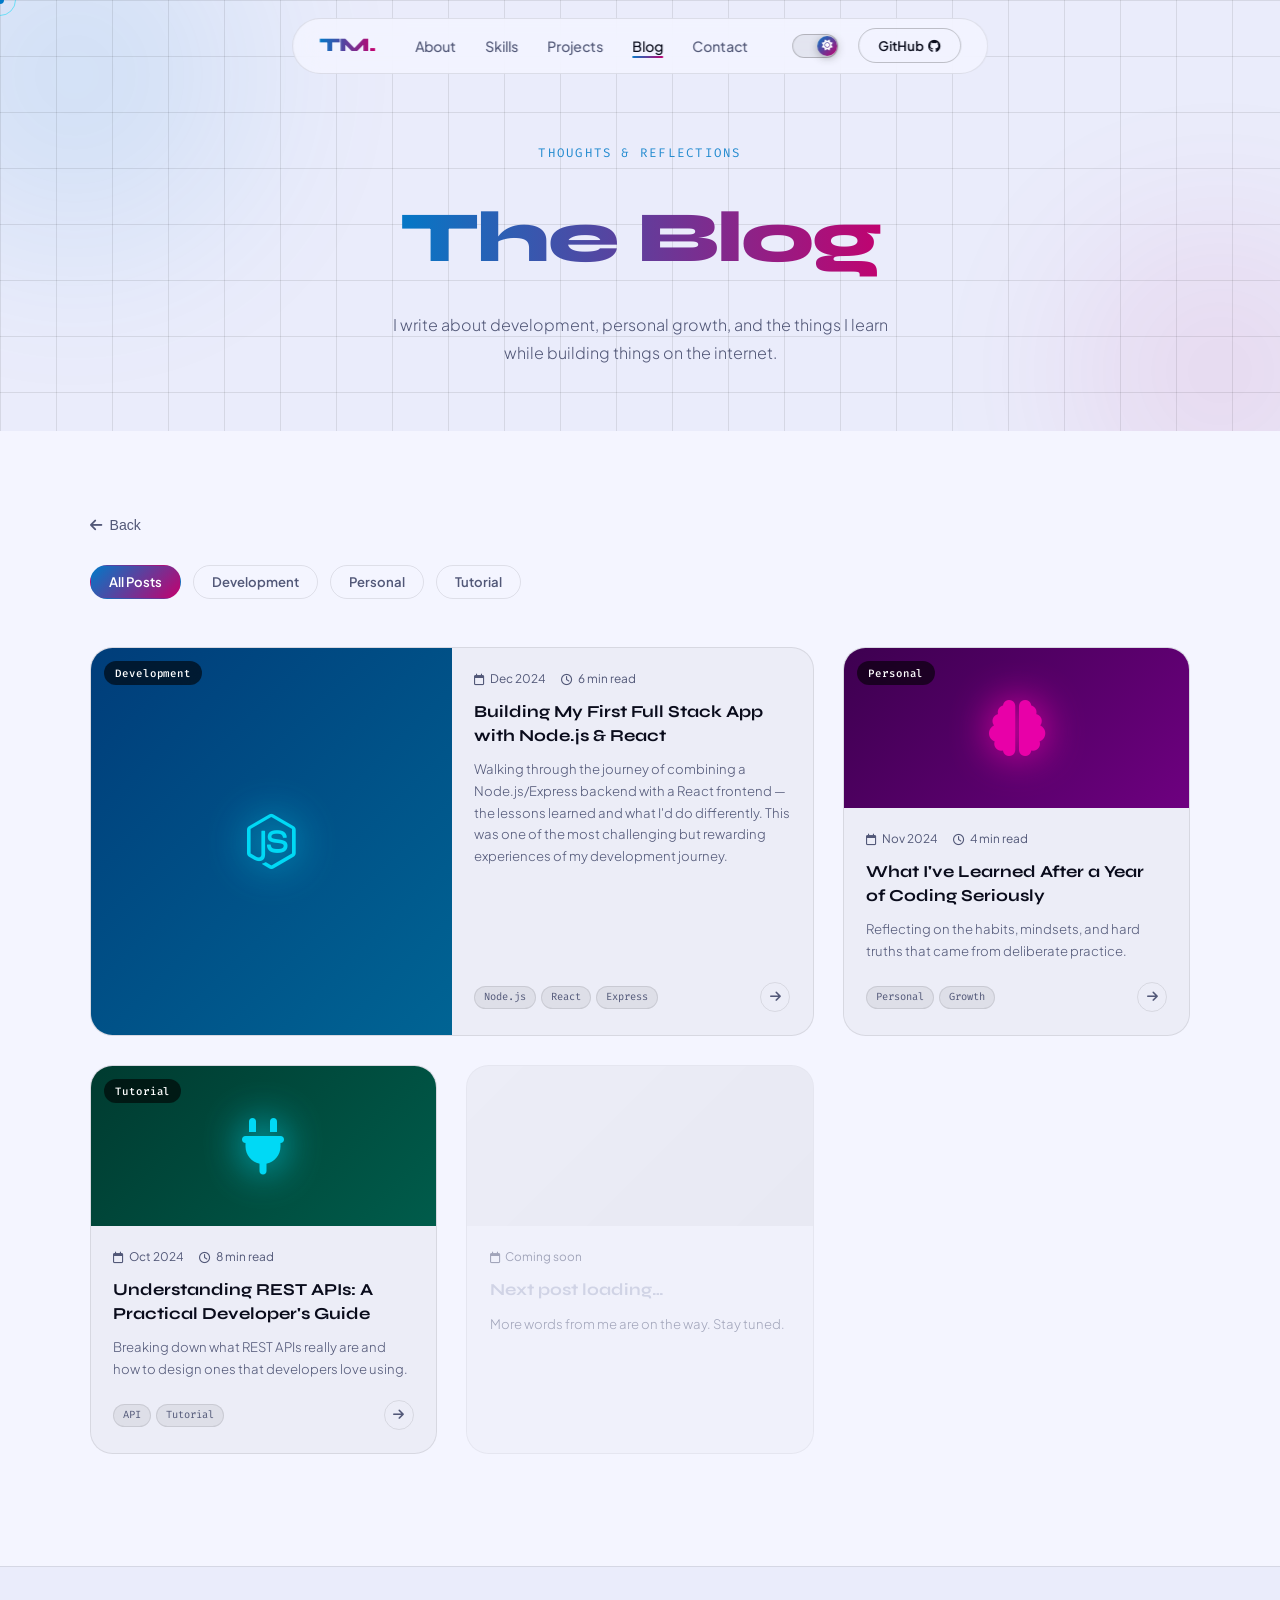
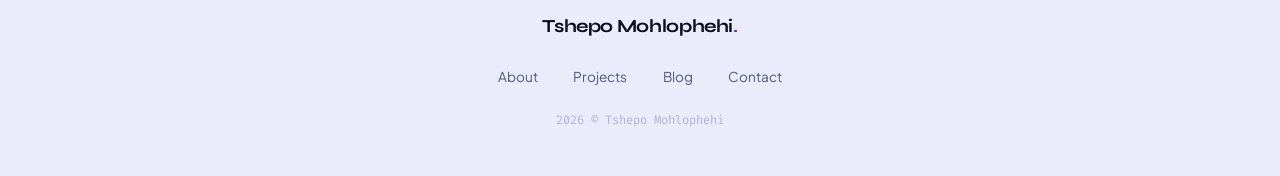
==== blog.html @ 362a8ad1 "updates" ====
<!DOCTYPE html>
<html lang="en" data-theme="dark">
  <head>
    <meta charset="UTF-8" />
    <meta name="viewport" content="width=device-width, initial-scale=1.0" />
    <title>Blog — Tshepo Mohlophehi</title>
    <meta name="description" content="Thoughts, tutorials, and personal reflections from Tshepo Mohlophehi — Full Stack Developer from South Africa." />
    <link rel="icon" type="image/x-icon" href="assets/images/tabImage.ico" />
    <link rel="preconnect" href="https://fonts.googleapis.com" />
    <link rel="preconnect" href="https://fonts.gstatic.com" crossorigin />
    <link href="https://fonts.googleapis.com/css2?family=Syne:wght@400;600;700;800&family=Plus+Jakarta+Sans:ital,wght@0,300;0,400;0,500;0,600;1,300&family=Fira+Code:wght@400;500&display=swap" rel="stylesheet" />
    <link rel="stylesheet" href="https://cdnjs.cloudflare.com/ajax/libs/font-awesome/6.6.0/css/all.min.css" />
    <link rel="stylesheet" href="assets/styles/stylesheet.css" />
    <style>
      /* Blog page specific styles */
      .blog-page-hero {
        min-height:40vh; display:flex; align-items:center; justify-content:center;
        padding:9rem 7% 4rem; background:var(--bg-2); position:relative; overflow:hidden; text-align:center;
      }
      .blog-page-hero .hero-bg { position:absolute; inset:0; z-index:0; pointer-events:none; }
      .blog-page-hero .orb-1 { width:350px;height:350px; opacity:.1; }
      .blog-page-hero .orb-2 { width:280px;height:280px; opacity:.09; }
      .blog-hero-content { position:relative; z-index:1; }
      .blog-hero-content .section-tag { display:block; margin-bottom:1rem; }
      .blog-hero-title { font-family:'Syne',sans-serif; font-size:clamp(2.5rem,6vw,4.5rem); font-weight:800; letter-spacing:-.03em; background:var(--grad-90); -webkit-background-clip:text; background-clip:text; color:transparent; margin-bottom:1rem; }
      .blog-hero-sub { color:var(--text-muted); font-size:1rem; font-weight:300; max-width:500px; margin:0 auto; line-height:1.75; }

      .blog-main { padding:5rem 7% 7rem; background:var(--bg); }
      .blog-filters { display:flex; gap:.7rem; flex-wrap:wrap; margin-bottom:3rem; }
      .filter-btn {
        padding:.45rem 1.15rem; border-radius:99px; border:1.5px solid var(--border);
        background:transparent; color:var(--text-muted); font-family:'Plus Jakarta Sans',sans-serif;
        font-size:.82rem; font-weight:600; cursor:pointer; transition:all .25s;
      }
      .filter-btn:hover,.filter-btn.active { background:var(--grad); border-color:transparent; color:#fff; }

      .blog-full-grid { display:grid; grid-template-columns:repeat(auto-fill,minmax(300px,1fr)); gap:1.8rem; max-width:1200px; margin:0 auto; }

      /* Featured post — spans 2 cols on wide screens */
      .blog-card.featured { grid-column: span 2; display:grid; grid-template-columns:1fr 1fr; }
      .blog-card.featured .blog-img-wrap .blog-cover { height:100%; min-height:220px; }
      @media(max-width:700px){ .blog-card.featured { grid-column:span 1; display:flex; flex-direction:column; } .blog-card.featured .blog-img-wrap .blog-cover { min-height:160px; } }

      .blog-back { display:inline-flex; align-items:center; gap:.5rem; color:var(--text-muted); font-size:.88rem; font-weight:500; margin-bottom:2rem; transition:color .22s; cursor:pointer; background:none; border:none; padding:0; }
      .blog-back:hover { color:var(--cyan); }
      .blog-back i { transition:transform .22s; }
      .blog-back:hover i { transform:translateX(-3px); }
    </style>
  </head>

  <body>
    <div class="scroll-progress" id="scrollProgress"></div>
    <div class="cursor" id="cursor"></div>
    <div class="cursor-follower" id="cursorFollower"></div>

    <!-- Header -->
    <header class="header" id="mainHeader">
      <a href="index.html" class="logo"><span>TM.</span></a>
      <ul class="nav-links" id="navLinks">
        <li><a href="index.html#about">About</a></li>
        <li><a href="index.html#skills">Skills</a></li>
        <li><a href="index.html#projects">Projects</a></li>
        <li><a href="blog.html" class="active">Blog</a></li>
        <li><a href="index.html#contact">Contact</a></li>
      </ul>
      <div class="header-actions">
        <button class="theme-toggle" id="themeToggle" aria-label="Toggle theme">
          <span class="toggle-track"><span class="toggle-thumb"><i class="fa-solid fa-moon" id="themeIcon"></i></span></span>
        </button>
        <a href="https://github.com/TshepoMohlophehi" target="_blank" rel="noopener">
          <button class="visit-btn">GitHub &nbsp;<i class="fa-brands fa-github"></i></button>
        </a>
        <button class="hamburger" id="menuIcon" aria-label="Toggle menu" aria-expanded="false">
          <span></span><span></span><span></span>
        </button>
      </div>
    </header>
    <div class="nav-backdrop" id="navBackdrop"></div>

    <!-- Hero -->
    <div class="blog-page-hero">
      <div class="hero-bg">
        <div class="orb orb-1" style="top:-100px;left:-100px;"></div>
        <div class="orb orb-2" style="bottom:-80px;right:-80px;"></div>
        <div class="grid-overlay"></div>
      </div>
      <div class="blog-hero-content reveal">
        <span class="section-tag fira">Thoughts &amp; Reflections</span>
        <h1 class="blog-hero-title">The Blog</h1>
        <p class="blog-hero-sub">I write about development, personal growth, and the things I learn while building things on the internet.</p>
      </div>
    </div>

    <!-- Blog posts -->
    <main class="blog-main">
      <button class="blog-back" onclick="window.history.back()"><i class="fa-solid fa-arrow-left"></i> Back</button>

      <!-- Filter buttons -->
      <div class="blog-filters reveal">
        <button class="filter-btn active" data-filter="all">All Posts</button>
        <button class="filter-btn" data-filter="development">Development</button>
        <button class="filter-btn" data-filter="personal">Personal</button>
        <button class="filter-btn" data-filter="tutorial">Tutorial</button>
      </div>

      <div class="blog-full-grid">

        <!-- Featured / large post -->
        <article class="blog-card featured reveal" tabindex="0" role="link" data-href="blog/building-first-fullstack-app.html" data-category="development">
          <div class="blog-img-wrap">
            <div class="blog-cover cover-1"><i class="fa-brands fa-node-js"></i></div>
            <div class="blog-category">Development</div>
          </div>
          <div class="blog-content">
            <div class="blog-meta">
              <span class="blog-date"><i class="fa-regular fa-calendar"></i> Dec 2024</span>
              <span class="blog-read"><i class="fa-regular fa-clock"></i> 6 min read</span>
            </div>
            <h3>Building My First Full Stack App with Node.js &amp; React</h3>
            <p>Walking through the journey of combining a Node.js/Express backend with a React frontend — the lessons learned and what I'd do differently. This was one of the most challenging but rewarding experiences of my development journey.</p>
            <div class="blog-footer">
              <div class="blog-tags"><span>Node.js</span><span>React</span><span>Express</span></div>
              <span class="blog-arrow"><i class="fa-solid fa-arrow-right"></i></span>
            </div>
          </div>
        </article>

        <article class="blog-card reveal" tabindex="0" role="link" data-href="blog/year-of-coding.html" data-category="personal">
          <div class="blog-img-wrap">
            <div class="blog-cover cover-2"><i class="fa-solid fa-brain"></i></div>
            <div class="blog-category">Personal</div>
          </div>
          <div class="blog-content">
            <div class="blog-meta">
              <span class="blog-date"><i class="fa-regular fa-calendar"></i> Nov 2024</span>
              <span class="blog-read"><i class="fa-regular fa-clock"></i> 4 min read</span>
            </div>
            <h3>What I've Learned After a Year of Coding Seriously</h3>
            <p>Reflecting on the habits, mindsets, and hard truths that came from deliberate practice.</p>
            <div class="blog-footer">
              <div class="blog-tags"><span>Personal</span><span>Growth</span></div>
              <span class="blog-arrow"><i class="fa-solid fa-arrow-right"></i></span>
            </div>
          </div>
        </article>

        <article class="blog-card reveal" tabindex="0" role="link" data-href="blog/understanding-rest-apis.html" data-category="tutorial">
          <div class="blog-img-wrap">
            <div class="blog-cover cover-3"><i class="fa-solid fa-plug"></i></div>
            <div class="blog-category">Tutorial</div>
          </div>
          <div class="blog-content">
            <div class="blog-meta">
              <span class="blog-date"><i class="fa-regular fa-calendar"></i> Oct 2024</span>
              <span class="blog-read"><i class="fa-regular fa-clock"></i> 8 min read</span>
            </div>
            <h3>Understanding REST APIs: A Practical Developer's Guide</h3>
            <p>Breaking down what REST APIs really are and how to design ones that developers love using.</p>
            <div class="blog-footer">
              <div class="blog-tags"><span>API</span><span>Tutorial</span></div>
              <span class="blog-arrow"><i class="fa-solid fa-arrow-right"></i></span>
            </div>
          </div>
        </article>

        <!-- Placeholder for more posts — remove/replace as needed -->
        <article class="blog-card reveal" style="opacity:.5;pointer-events:none;" data-category="">
          <div class="blog-img-wrap">
            <div class="blog-cover" style="background:linear-gradient(135deg,var(--surface),var(--surface-2));height:160px;"></div>
          </div>
          <div class="blog-content">
            <div class="blog-meta"><span class="blog-date"><i class="fa-regular fa-calendar"></i> Coming soon</span></div>
            <h3 style="color:var(--text-faint);">Next post loading…</h3>
            <p>More words from me are on the way. Stay tuned.</p>
          </div>
        </article>

      </div>
    </main>

    <footer>
      <div class="footer-inner">
        <a href="index.html" class="footer-logo">Tshepo Mohlophehi<span class="dot-accent">.</span></a>
        <ul class="footer-nav">
          <li><a href="index.html#about">About</a></li>
          <li><a href="index.html#projects">Projects</a></li>
          <li><a href="blog.html">Blog</a></li>
          <li><a href="index.html#contact">Contact</a></li>
        </ul>
        <p class="copyright"><script>document.write(new Date().getFullYear());</script> &copy; Tshepo Mohlophehi</p>
      </div>
    </footer>

    <script>
      // Theme
      const themeToggle = document.getElementById("themeToggle");
      const themeIcon   = document.getElementById("themeIcon");
      const html        = document.documentElement;
      function applyTheme(t) {
        html.setAttribute("data-theme",t); localStorage.setItem("tm-theme",t);
        themeIcon.className = t === "light" ? "fa-solid fa-sun" : "fa-solid fa-moon";
      }
      const saved = localStorage.getItem("tm-theme") || (window.matchMedia("(prefers-color-scheme:light)").matches?"light":"dark");
      applyTheme(saved);
      themeToggle?.addEventListener("click",()=>applyTheme(html.getAttribute("data-theme")==="dark"?"light":"dark"));

      // Hamburger
      const menuIcon=document.getElementById("menuIcon"),navLinks=document.getElementById("navLinks"),navBackdrop=document.getElementById("navBackdrop");
      function closeNav(){navLinks?.classList.remove("active");navBackdrop?.classList.remove("active");menuIcon?.classList.remove("open");}
      menuIcon?.addEventListener("click",()=>{const o=navLinks?.classList.contains("active");o?closeNav():(navLinks?.classList.add("active"),navBackdrop?.classList.add("active"),menuIcon?.classList.add("open"));});
      navBackdrop?.addEventListener("click",closeNav);
      window.addEventListener("scroll",closeNav,{passive:true});

      // Sticky header
      const hdr=document.getElementById("mainHeader");
      window.addEventListener("scroll",()=>hdr?.classList.toggle("scrolled",window.scrollY>60),{passive:true});

      // Scroll progress
      const sp=document.getElementById("scrollProgress");
      window.addEventListener("scroll",()=>{const s=document.documentElement.scrollTop,t=document.documentElement.scrollHeight-document.documentElement.clientHeight;if(sp)sp.style.width=(s/t*100)+"%";},{passive:true});

      // Reveal
      const ro=new IntersectionObserver((e)=>{e.forEach(en=>{if(!en.isIntersecting)return;const s=Array.from(en.target.parentElement.querySelectorAll(".reveal")),i=s.indexOf(en.target);setTimeout(()=>en.target.classList.add("visible"),i*90);ro.unobserve(en.target);});},{threshold:.1,rootMargin:"0px 0px -40px 0px"});
      document.querySelectorAll(".reveal").forEach(el=>ro.observe(el));

      // Blog card nav
      document.querySelectorAll(".blog-card[data-href]").forEach(c=>{
        c.addEventListener("click",()=>window.location.href=c.dataset.href);
        c.addEventListener("keydown",e=>{if(e.key==="Enter"||e.key===" "){e.preventDefault();window.location.href=c.dataset.href;}});
      });

      // Filters
      document.querySelectorAll(".filter-btn").forEach(btn=>{
        btn.addEventListener("click",()=>{
          document.querySelectorAll(".filter-btn").forEach(b=>b.classList.remove("active"));
          btn.classList.add("active");
          const filter=btn.dataset.filter;
          document.querySelectorAll(".blog-card[data-category]").forEach(card=>{
            if(filter==="all"||card.dataset.category===filter){card.style.display="";}
            else{card.style.display="none";}
          });
        });
      });

      // Cursor
      const cursor=document.getElementById("cursor"),follower=document.getElementById("cursorFollower");
      if(cursor&&follower&&!window.matchMedia("(max-width:900px)").matches){
        let mx=0,my=0,fx=0,fy=0;
        document.addEventListener("mousemove",e=>{mx=e.clientX;my=e.clientY;cursor.style.left=mx+"px";cursor.style.top=my+"px";});
        (function af(){fx+=(mx-fx)*.13;fy+=(my-fy)*.13;follower.style.left=fx+"px";follower.style.top=fy+"px";requestAnimationFrame(af);})();
      }
    </script>
  </body>
</html>
---- assets/styles/stylesheet.css ----
/* =============================================
   DESIGN TOKENS — DARK MODE (default)
   ============================================= */
:root,
[data-theme="dark"] {
  --bg:             #07080f;
  --bg-2:           #0d0f1c;
  --bg-3:           #111420;
  --surface:        rgba(255,255,255,0.04);
  --surface-2:      rgba(255,255,255,0.07);
  --border:         rgba(255,255,255,0.08);
  --border-hover:   rgba(255,255,255,0.18);

  --cyan:           #00d9f5;
  --magenta:        #e800a8;
  --cyan-dim:       rgba(0,217,245,0.12);
  --magenta-dim:    rgba(232,0,168,0.12);

  --text:           #eceff8;
  --text-muted:     #7b82a0;
  --text-faint:     #3a3f58;

  --grad:           linear-gradient(135deg, var(--cyan), var(--magenta));
  --grad-90:        linear-gradient(90deg, var(--cyan), var(--magenta));
  --grad-subtle:    linear-gradient(135deg, rgba(0,217,245,0.07), rgba(232,0,168,0.07));

  --shadow-glow:    0 0 40px rgba(0,217,245,0.15);
  --shadow-card:    0 8px 40px rgba(0,0,0,0.55);
  --shadow-modal:   0 24px 80px rgba(0,0,0,0.8);

  /* Canvas particle colours */
  --particle-color: "0,217,245";
  --particle-line:  "0,217,245";

  /* Toggle icon */
  --toggle-icon:    "\f186"; /* moon */
}

/* =============================================
   LIGHT MODE
   ============================================= */
[data-theme="light"] {
  --bg:             #f4f5ff;
  --bg-2:           #eaecfb;
  --bg-3:           #ffffff;
  --surface:        rgba(0,0,0,0.03);
  --surface-2:      rgba(0,0,0,0.06);
  --border:         rgba(0,0,0,0.09);
  --border-hover:   rgba(0,0,0,0.22);

  --cyan:           #007ac8;
  --magenta:        #c4006e;
  --cyan-dim:       rgba(0,122,200,0.1);
  --magenta-dim:    rgba(196,0,110,0.1);

  --text:           #0a0c1c;
  --text-muted:     #525878;
  --text-faint:     #adb3cc;

  --grad:           linear-gradient(135deg, #007ac8, #c4006e);
  --grad-90:        linear-gradient(90deg, #007ac8, #c4006e);
  --grad-subtle:    linear-gradient(135deg, rgba(0,122,200,0.06), rgba(196,0,110,0.06));

  --shadow-glow:    0 0 40px rgba(0,122,200,0.1);
  --shadow-card:    0 4px 24px rgba(0,0,0,0.1);
  --shadow-modal:   0 24px 80px rgba(0,0,0,0.25);
}

/* =============================================
   RESET & BASE
   ============================================= */
*,*::before,*::after { margin:0; padding:0; box-sizing:border-box; text-decoration:none; list-style:none; }

html { scroll-behavior:smooth; scroll-padding-top:80px; }

body {
  font-family:'Plus Jakarta Sans',sans-serif;
  background:var(--bg);
  color:var(--text);
  overflow-x:hidden;
  line-height:1.6;
  cursor:none;
  transition:background 0.4s ease, color 0.4s ease;
}

/* =============================================
   SCROLLBAR
   ============================================= */
::-webkit-scrollbar { width:5px; }
::-webkit-scrollbar-track { background:var(--bg); }
::-webkit-scrollbar-thumb { background:var(--grad); border-radius:99px; }

/* =============================================
   SCROLL PROGRESS
   ============================================= */
.scroll-progress {
  position:fixed; top:0; left:0; height:2px; width:0%;
  background:var(--grad); z-index:9999;
  box-shadow:0 0 8px var(--cyan);
  transition:width 0.08s linear;
}

/* =============================================
   CUSTOM CURSOR (desktop only)
   ============================================= */
.cursor,.cursor-follower { pointer-events:none; position:fixed; z-index:9998; transform:translate(-50%,-50%); border-radius:50%; transition:opacity .3s; }
.cursor { width:8px; height:8px; background:var(--cyan); }
.cursor-follower { width:32px; height:32px; border:1.5px solid rgba(0,217,245,.5); transition:left .12s ease,top .12s ease,width .25s,height .25s,border-color .25s; }
.cursor.hover { width:14px; height:14px; background:var(--magenta); }
.cursor-follower.hover { width:50px; height:50px; border-color:rgba(232,0,168,.4); }
@media(max-width:900px){ .cursor,.cursor-follower { display:none; } body { cursor:auto; } }

/* =============================================
   UTILITY
   ============================================= */
.fira { font-family:'Fira Code',monospace; }
.comment-sym { color:var(--text-faint); }

/* =============================================
   REVEAL ANIMATIONS
   ============================================= */
.reveal { opacity:0; transform:translateY(32px); transition:opacity .65s ease,transform .65s ease; }
.reveal.visible { opacity:1; transform:translateY(0); }

/* =============================================
   SECTION HEADER
   ============================================= */
.section-header { text-align:center; margin-bottom:4rem; }
.section-tag { display:inline-block; font-family:'Fira Code',monospace; font-size:.78rem; letter-spacing:.18em; color:var(--cyan); text-transform:uppercase; margin-bottom:.75rem; opacity:.85; }
.section-title {
  font-family:'Syne',sans-serif; font-size:clamp(2.2rem,5vw,3.8rem);
  font-weight:800; line-height:1.1; letter-spacing:-.03em;
  background:var(--grad-90); -webkit-background-clip:text; background-clip:text; color:transparent;
  margin-bottom:.65rem;
}
.section-sub { color:var(--text-muted); font-size:1rem; font-weight:300; }

/* =============================================
   BUTTONS
   ============================================= */
.btn {
  display:inline-flex; align-items:center; justify-content:center; gap:.5rem;
  padding:.75rem 1.8rem; border-radius:99px; font-family:'Plus Jakarta Sans',sans-serif;
  font-size:.92rem; font-weight:600; cursor:pointer; border:none; transition:all .28s cubic-bezier(.4,0,.2,1);
  white-space:nowrap;
}
.btn-primary { background:var(--grad); color:#fff; box-shadow:0 4px 20px rgba(0,217,245,.18); }
.btn-primary:hover { transform:translateY(-2px) scale(1.02); box-shadow:0 8px 30px rgba(0,217,245,.32); }
.btn-outline { background:transparent; color:var(--text); border:1.5px solid var(--border-hover); }
.btn-outline:hover { border-color:var(--cyan); color:var(--cyan); transform:translateY(-2px); box-shadow:0 4px 20px var(--cyan-dim); }

/* =============================================
   HEADER
   ============================================= */
.header {
  position:fixed; top:1.1rem; left:50%; transform:translateX(-50%);
  display:flex; align-items:center; justify-content:center; gap:2.5rem;
  background:rgba(7,8,15,.75); backdrop-filter:blur(20px); -webkit-backdrop-filter:blur(20px);
  border:1px solid var(--border); color:var(--text);
  padding:.6rem 1.6rem; border-radius:99px; z-index:1000; transition:background .3s,box-shadow .3s;
  max-width:calc(100% - 2rem);
}
[data-theme="light"] .header { background:rgba(244,245,255,.85); }
.header.scrolled { background:rgba(7,8,15,.96); box-shadow:0 4px 30px rgba(0,0,0,.4); }
[data-theme="light"] .header.scrolled { background:rgba(244,245,255,.98); box-shadow:0 4px 24px rgba(0,0,0,.12); }

.logo { font-family:'Syne',sans-serif; font-size:1.2rem; font-weight:800; color:var(--text); letter-spacing:-.02em; white-space:nowrap; transition:opacity .2s; }
.logo span { background:var(--grad-90); -webkit-background-clip:text; background-clip:text; color:transparent; }
.logo:hover { opacity:.8; }

.nav-links { display:flex; gap:1.8rem; }
.nav-links li a { position:relative; color:var(--text-muted); font-size:.88rem; font-weight:500; transition:color .25s; }
.nav-links li a::after { content:''; position:absolute; bottom:-3px; left:0; width:0; height:1.5px; background:var(--grad); border-radius:99px; transition:width .28s ease; }
.nav-links li a:hover,
.nav-links li a.active { color:var(--text); }
.nav-links li a:hover::after,
.nav-links li a.active::after { width:100%; }

/* Header actions group */
.header-actions { display:flex; align-items:center; gap:.9rem; }

/* Theme Toggle */
.theme-toggle { background:none; border:none; cursor:pointer; padding:.3rem; display:flex; align-items:center; }
.toggle-track {
  width:46px; height:24px; border-radius:99px; background:var(--surface-2);
  border:1px solid var(--border-hover); display:flex; align-items:center;
  padding:2px; transition:background .35s; position:relative;
}
.toggle-thumb {
  width:20px; height:20px; border-radius:50%; background:var(--grad);
  display:flex; align-items:center; justify-content:center;
  font-size:.68rem; color:#fff; transition:transform .35s cubic-bezier(.4,0,.2,1);
  box-shadow:0 2px 8px rgba(0,0,0,.3);
}
[data-theme="light"] .toggle-thumb { transform:translateX(22px); }

.visit-btn {
  padding:.5rem 1.2rem; border-radius:99px; border:1.5px solid var(--border-hover);
  background:transparent; font-family:'Plus Jakarta Sans',sans-serif; font-weight:600;
  font-size:.82rem; color:var(--text); cursor:pointer; white-space:nowrap; transition:all .25s;
}
.visit-btn:hover { background:var(--grad); border-color:transparent; color:#fff; }

/* Hamburger */
.hamburger { display:none; flex-direction:column; gap:5px; background:none; border:none; cursor:pointer; padding:4px; }
.hamburger span { display:block; width:22px; height:2px; background:var(--text); border-radius:2px; transition:all .3s; }
.hamburger.open span:nth-child(1) { transform:translateY(7px) rotate(45deg); }
.hamburger.open span:nth-child(2) { opacity:0; }
.hamburger.open span:nth-child(3) { transform:translateY(-7px) rotate(-45deg); }

/* Mobile nav backdrop */
.nav-backdrop { display:none; position:fixed; inset:0; z-index:998; background:rgba(0,0,0,.5); backdrop-filter:blur(4px); }
.nav-backdrop.active { display:block; }

/* =============================================
   ABOUT / HERO
   ============================================= */
.about {
  min-height:100vh; display:flex; align-items:center; justify-content:center;
  padding:7rem 7% 5rem; position:relative; overflow:hidden;
}

/* Canvas particle background */
#heroCanvas {
  position:absolute; inset:0; width:100%; height:100%;
  z-index:0; pointer-events:none; opacity:.7;
}

/* Ambient glows */
.hero-bg { position:absolute; inset:0; z-index:0; overflow:hidden; pointer-events:none; }
.orb { position:absolute; border-radius:50%; filter:blur(90px); }
.orb-1 { width:480px; height:480px; background:var(--cyan); top:-160px; left:-160px; opacity:.18; animation:orbFloat 14s ease-in-out infinite; }
.orb-2 { width:380px; height:380px; background:var(--magenta); bottom:-120px; right:-120px; opacity:.15; animation:orbFloat 11s ease-in-out infinite reverse; }
.orb-3 { width:280px; height:280px; background:var(--cyan); top:40%; right:18%; opacity:.09; animation:orbFloat 17s ease-in-out infinite 4s; }
.grid-overlay {
  position:absolute; inset:0;
  background-image:linear-gradient(var(--border) 1px,transparent 1px),linear-gradient(90deg,var(--border) 1px,transparent 1px);
  background-size:56px 56px;
}

@keyframes orbFloat {
  0%,100%{ transform:translate(0,0) scale(1); }
  33%{ transform:translate(28px,-28px) scale(1.04); }
  66%{ transform:translate(-18px,18px) scale(.96); }
}

.about-container {
  position:relative; z-index:1; display:flex; align-items:center; justify-content:center;
  gap:5rem; max-width:1200px; width:100%;
}

/* Info box */
.info-box {
  flex:1; display:flex; flex-direction:column; gap:1.8rem;
  animation:heroEntry .85s cubic-bezier(.4,0,.2,1) both;
}
@keyframes heroEntry { from{opacity:0;transform:translateY(36px);} to{opacity:1;transform:translateY(0);} }

.text .pre-heading { font-size:.82rem; color:var(--text-muted); margin-bottom:.5rem; letter-spacing:.04em; }
.text h1 { font-family:'Syne',sans-serif; font-size:clamp(2.6rem,6vw,5rem); font-weight:800; line-height:1.05; letter-spacing:-.03em; color:var(--text); }
.name-accent { background:var(--grad-90); -webkit-background-clip:text; background-clip:text; color:transparent; }
.text h3 { font-family:'Syne',sans-serif; font-size:clamp(1.1rem,2.5vw,1.55rem); font-weight:500; color:var(--text-muted); margin-top:.4rem; }
.text h3 .multiple-text { background:var(--grad-90); -webkit-background-clip:text; background-clip:text; color:transparent; font-weight:700; }
.bio { font-size:.96rem; color:var(--text-muted); max-width:480px; line-height:1.8; font-weight:300; }
.bio strong { color:var(--text); font-weight:600; }

/* Stats */
.stats-row { display:flex; align-items:center; gap:2rem; }
.stat-item { text-align:center; }
.stat-number { font-family:'Syne',sans-serif; font-size:1.75rem; font-weight:800; background:var(--grad-90); -webkit-background-clip:text; background-clip:text; color:transparent; line-height:1; }
.stat-label { font-size:.68rem; color:var(--text-muted); text-transform:uppercase; letter-spacing:.12em; margin-top:.3rem; }
.stat-divider { width:1px; height:38px; background:var(--border); }

/* Socials */
.socials { display:flex; gap:1rem; }
.socials a { display:flex; align-items:center; justify-content:center; width:42px; height:42px; border-radius:50%; border:1.5px solid var(--border); color:var(--text-muted); font-size:1.1rem; transition:all .25s; }
.socials a:hover { border-color:var(--cyan); color:var(--cyan); background:var(--cyan-dim); transform:translateY(-3px); }

/* Profile wrap */
.profile-wrap { position:relative; flex-shrink:0; animation:heroEntry .85s cubic-bezier(.4,0,.2,1) .18s both; }
.profile-ring { position:relative; width:320px; height:320px; }
.profile-ring::before {
  content:''; position:absolute; inset:-3px; border-radius:50%;
  background:var(--grad); z-index:0; animation:spinGrad 8s linear infinite;
}
.profile-ring::after {
  content:''; position:absolute; inset:-24px; border-radius:50%;
  background:radial-gradient(circle,rgba(0,217,245,.12),transparent 70%);
  z-index:-1; animation:orbFloat 7s ease-in-out infinite;
}
@keyframes spinGrad { from{filter:hue-rotate(0deg);} to{filter:hue-rotate(360deg);} }

.profile-spin { position:relative; width:100%; height:100%; border-radius:50%; overflow:hidden; z-index:1; }
.profile-img { position:absolute; inset:3px; width:calc(100% - 6px); height:calc(100% - 6px); object-fit:cover; border-radius:50%; border:3px solid var(--bg); backface-visibility:hidden; transition:opacity .6s ease,transform .8s cubic-bezier(.4,0,.2,1); }
.profile-img.active-img { opacity:1; transform:rotateY(0deg); }
.profile-img:not(.active-img) { opacity:0; transform:rotateY(180deg); }
.profile-spin.spin .profile-img.active-img { opacity:0; transform:rotateY(180deg); }
.profile-spin.spin .profile-img:not(.active-img) { opacity:1; transform:rotateY(0deg); }

/* Floating badges */
.float-badge {
  position:absolute; display:flex; align-items:center; gap:.4rem;
  padding:.4rem .9rem; border-radius:99px;
  background:var(--bg-3); border:1px solid var(--border-hover);
  backdrop-filter:blur(12px); font-size:.76rem; font-weight:600; color:var(--text);
  white-space:nowrap; z-index:10; box-shadow:var(--shadow-card);
}
.float-badge i { color:var(--cyan); font-size:.85rem; }
.badge-node { top:8%; right:-55px; animation:badgeFloat 4s ease-in-out infinite; }
.badge-react { bottom:22%; right:-65px; animation:badgeFloat 5s ease-in-out infinite 1.2s; }
.badge-db { bottom:6%; left:-25px; animation:badgeFloat 4.5s ease-in-out infinite .6s; }
@keyframes badgeFloat { 0%,100%{transform:translateY(0);} 50%{transform:translateY(-9px);} }

/* Scroll indicator */
.scroll-indicator { position:absolute; bottom:2rem; left:50%; transform:translateX(-50%); display:flex; flex-direction:column; align-items:center; gap:.5rem; z-index:1; }
.scroll-indicator span { font-size:.68rem; color:var(--text-faint); letter-spacing:.22em; text-transform:uppercase; }
.scroll-line { width:1px; height:38px; background:linear-gradient(to bottom,var(--cyan),transparent); animation:scrollDrop 2s ease-in-out infinite; }
@keyframes scrollDrop { 0%{transform:scaleY(0);transform-origin:top;} 50%{transform:scaleY(1);transform-origin:top;} 51%{transform-origin:bottom;} 100%{transform:scaleY(0);transform-origin:bottom;} }

/* =============================================
   SKILLS
   ============================================= */
.skills { min-height:100vh; padding:7rem 7%; background:var(--bg-2); position:relative; }
.skills::before { content:''; position:absolute; top:0;left:0;right:0; height:1px; background:linear-gradient(to right,transparent,var(--cyan),var(--magenta),transparent); opacity:.25; }

.skills-content { display:flex; align-items:center; gap:4rem; max-width:1200px; margin:0 auto; }
.skills-grid { flex:1; display:grid; grid-template-columns:repeat(2,1fr); gap:1.4rem; }

.skill-card {
  padding:1.8rem; background:var(--surface); border:1px solid var(--border);
  border-radius:1.4rem; display:flex; flex-direction:column; gap:.85rem;
  cursor:default; transition:all .3s cubic-bezier(.4,0,.2,1); position:relative; overflow:hidden;
}
.skill-card::before { content:''; position:absolute; inset:0; background:var(--grad-subtle); opacity:0; transition:opacity .3s; border-radius:1.4rem; }
.skill-card:hover { border-color:var(--border-hover); transform:translateY(-4px); box-shadow:var(--shadow-card); }
.skill-card:hover::before { opacity:1; }

.skill-icon-wrap { width:42px; height:42px; border-radius:.75rem; display:flex; align-items:center; justify-content:center; font-size:1.25rem; position:relative; z-index:1; }
.backend-icon { background:var(--cyan-dim); color:var(--cyan); }
.frontend-icon { background:var(--magenta-dim); color:var(--magenta); }
.db-icon { background:var(--cyan-dim); color:var(--cyan); }
.tools-icon { background:var(--magenta-dim); color:var(--magenta); }

.skill-card h3 { font-family:'Syne',sans-serif; font-size:1rem; font-weight:700; color:var(--text); position:relative; z-index:1; }
.skill-card p { font-size:.84rem; color:var(--text-muted); line-height:1.65; font-weight:300; position:relative; z-index:1; }

.tech-pills { display:flex; flex-wrap:wrap; gap:.4rem; position:relative; z-index:1; margin-top:auto; }
.tech-pills span { padding:.18rem .65rem; border-radius:99px; font-family:'Fira Code',monospace; font-size:.68rem; color:var(--text-muted); border:1px solid var(--border); background:rgba(255,255,255,.02); transition:all .25s; }
.skill-card:hover .tech-pills span { border-color:rgba(0,217,245,.3); color:var(--cyan); }
[data-theme="light"] .skill-card:hover .tech-pills span { color:var(--cyan); border-color:rgba(0,122,200,.3); }

.skills-visual { flex-shrink:0; width:260px; }
.skills-img-wrap { position:relative; border-radius:1.4rem; overflow:visible; }
.skills-img-wrap img { width:100%; border-radius:1.4rem; border:1px solid var(--border); display:block; transition:all .35s; }
.skills-img-wrap:hover img { transform:scale(1.02); border-color:var(--border-hover); }
.img-glow { position:absolute; inset:-20px; background:radial-gradient(circle,var(--cyan-dim),transparent 70%); z-index:-1; border-radius:50%; }

/* =============================================
   PROJECTS
   ============================================= */
.projects { min-height:100vh; padding:7rem 7%; background:var(--bg); position:relative; }
.projects::before { content:''; position:absolute; top:0;left:0;right:0; height:1px; background:linear-gradient(to right,transparent,var(--magenta),var(--cyan),transparent); opacity:.25; }

.projects-grid { display:grid; grid-template-columns:repeat(auto-fit,minmax(300px,1fr)); gap:1.8rem; max-width:1200px; margin:0 auto; }
.project-card { background:var(--surface); border:1px solid var(--border); border-radius:1.4rem; overflow:hidden; transition:all .32s cubic-bezier(.4,0,.2,1); display:flex; flex-direction:column; }
.project-card:hover { border-color:var(--border-hover); transform:translateY(-6px); box-shadow:var(--shadow-card); }

.project-img-wrap { position:relative; overflow:hidden; aspect-ratio:16/9; background:var(--bg-2); }
.project-img-wrap img { width:100%; height:100%; object-fit:cover; display:block; transition:transform .5s ease; }
.project-card:hover .project-img-wrap img { transform:scale(1.06); }

.placeholder-visual { width:100%; height:100%; display:flex; flex-direction:column; align-items:center; justify-content:center; gap:.7rem; background:var(--grad-subtle); }
.placeholder-visual i { font-size:2.8rem; background:var(--grad-90); -webkit-background-clip:text; background-clip:text; color:transparent; animation:spinGrad 10s linear infinite; }
.placeholder-visual span { font-family:'Fira Code',monospace; font-size:.72rem; color:var(--text-muted); letter-spacing:.12em; text-transform:uppercase; }

.project-overlay { position:absolute; inset:0; background:rgba(7,8,15,.88); backdrop-filter:blur(4px); display:flex; align-items:center; justify-content:center; opacity:0; transition:opacity .3s; }
[data-theme="light"] .project-overlay { background:rgba(244,245,255,.88); }
.project-card:hover .project-overlay { opacity:1; }
.overlay-links { display:flex; gap:.7rem; }
.overlay-btn { display:inline-flex; align-items:center; gap:.4rem; padding:.5rem 1.1rem; border-radius:99px; border:1.5px solid var(--border-hover); color:var(--text); font-size:.8rem; font-weight:600; font-family:'Plus Jakarta Sans',sans-serif; transition:all .25s; }
.overlay-btn:hover { background:var(--grad); border-color:transparent; color:#fff; }

.project-info { padding:1.4rem; display:flex; flex-direction:column; gap:.55rem; flex:1; }
.project-tags { display:flex; flex-wrap:wrap; gap:.35rem; }
.project-tags span { font-family:'Fira Code',monospace; font-size:.66rem; padding:.15rem .6rem; border-radius:99px; background:var(--cyan-dim); color:var(--cyan); border:1px solid rgba(0,217,245,.2); }
.project-placeholder .project-tags span { background:var(--magenta-dim); color:var(--magenta); border-color:rgba(232,0,168,.2); }
.project-info h3 { font-family:'Syne',sans-serif; font-size:1.2rem; font-weight:700; color:var(--text); }
.project-info p { font-size:.83rem; color:var(--text-muted); line-height:1.65; font-weight:300; }

.projects-cta { text-align:center; margin-top:3rem; }

/* =============================================
   BLOG
   ============================================= */
.blog { min-height:80vh; padding:7rem 7%; background:var(--bg-2); position:relative; }
.blog::before { content:''; position:absolute; top:0;left:0;right:0; height:1px; background:linear-gradient(to right,transparent,var(--cyan),var(--magenta),transparent); opacity:.25; }

.blog-grid { display:grid; grid-template-columns:repeat(auto-fit,minmax(300px,1fr)); gap:1.8rem; max-width:1200px; margin:0 auto; }

.blog-card {
  background:var(--surface); border:1px solid var(--border); border-radius:1.4rem;
  overflow:hidden; display:flex; flex-direction:column; cursor:pointer;
  transition:all .32s cubic-bezier(.4,0,.2,1); position:relative;
}
.blog-card:hover { border-color:var(--border-hover); transform:translateY(-6px); box-shadow:var(--shadow-card); }
.blog-card:focus-visible { outline:2px solid var(--cyan); outline-offset:3px; }

.blog-img-wrap { position:relative; }
.blog-cover {
  height:160px; display:flex; align-items:center; justify-content:center;
  font-size:3.5rem; position:relative; overflow:hidden;
}
.blog-cover::after { content:''; position:absolute; inset:0; background:inherit; opacity:.15; }
.cover-1 { background:linear-gradient(135deg,#003d7a,#006494); color:#00d9f5; }
.cover-2 { background:linear-gradient(135deg,#3d0050,#6e0080); color:#e800a8; }
.cover-3 { background:linear-gradient(135deg,#003b30,#005c4b); color:#00d9f5; }
.blog-cover i { position:relative; z-index:1; filter:drop-shadow(0 0 20px currentColor); }

.blog-category {
  position:absolute; top:.85rem; left:.85rem;
  font-family:'Fira Code',monospace; font-size:.67rem; font-weight:500;
  padding:.22rem .7rem; border-radius:99px; background:rgba(0,0,0,.6);
  backdrop-filter:blur(8px); color:#fff; letter-spacing:.08em; z-index:2;
}

.blog-content { padding:1.4rem; display:flex; flex-direction:column; gap:.7rem; flex:1; }
.blog-meta { display:flex; gap:1rem; }
.blog-date,.blog-read { font-size:.74rem; color:var(--text-muted); display:flex; align-items:center; gap:.35rem; }
.blog-content h3 { font-family:'Syne',sans-serif; font-size:1.05rem; font-weight:700; color:var(--text); line-height:1.4; transition:color .25s; }
.blog-card:hover .blog-content h3 { color:var(--cyan); }
.blog-content p { font-size:.82rem; color:var(--text-muted); line-height:1.65; font-weight:300; }
.blog-footer { display:flex; align-items:center; justify-content:space-between; margin-top:auto; padding-top:.6rem; }
.blog-tags { display:flex; gap:.35rem; }
.blog-tags span { font-family:'Fira Code',monospace; font-size:.65rem; padding:.15rem .55rem; border-radius:99px; background:var(--surface-2); color:var(--text-muted); border:1px solid var(--border); }
.blog-arrow { width:30px; height:30px; border-radius:50%; border:1px solid var(--border); display:flex; align-items:center; justify-content:center; font-size:.78rem; color:var(--text-muted); transition:all .25s; }
.blog-card:hover .blog-arrow { background:var(--grad); border-color:transparent; color:#fff; transform:translateX(3px); }

/* =============================================
   CONTACT
   ============================================= */
.contact { min-height:100vh; padding:7rem 7%; background:var(--bg); position:relative; }
.contact::before { content:''; position:absolute; top:0;left:0;right:0; height:1px; background:linear-gradient(to right,transparent,var(--cyan),var(--magenta),transparent); opacity:.25; }

.contact-container { display:grid; grid-template-columns:1fr 1.4fr; gap:4rem; max-width:1100px; margin:0 auto; align-items:start; }

.contact-info { display:flex; flex-direction:column; gap:1.8rem; }
.contact-intro { font-size:.95rem; color:var(--text-muted); line-height:1.82; font-weight:300; }
.contact-items { display:flex; flex-direction:column; gap:.9rem; }

.contact-item {
  display:flex; align-items:center; gap:1rem; padding:.9rem 1.1rem;
  background:var(--surface); border:1px solid var(--border); border-radius:1.1rem; transition:all .28s;
}
.contact-item:hover { border-color:var(--cyan); background:var(--cyan-dim); transform:translateX(4px); }
.contact-icon { width:40px; height:40px; border-radius:.7rem; background:var(--cyan-dim); border:1px solid rgba(0,217,245,.2); display:flex; align-items:center; justify-content:center; font-size:1rem; color:var(--cyan); flex-shrink:0; }
.wa-icon { background:rgba(37,211,102,.1); border-color:rgba(37,211,102,.25); color:#25d366; }
.contact-detail { display:flex; flex-direction:column; gap:.12rem; }
.contact-label { font-family:'Fira Code',monospace; font-size:.67rem; color:var(--text-faint); text-transform:uppercase; letter-spacing:.12em; }
.contact-detail a { color:var(--text); font-size:.88rem; font-weight:500; transition:color .25s; }
.contact-item:hover .contact-detail a { color:var(--cyan); }

.contact-socials { display:flex; gap:.8rem; }
.contact-socials a { display:flex; align-items:center; justify-content:center; width:42px; height:42px; border-radius:50%; border:1.5px solid var(--border); color:var(--text-muted); font-size:1.05rem; transition:all .25s; }
.contact-socials a:hover { border-color:var(--cyan); color:var(--cyan); background:var(--cyan-dim); transform:translateY(-3px); }

.form-container { background:var(--surface); border:1px solid var(--border); border-radius:1.8rem; padding:2.4rem; }
.form-container h2 { font-family:'Syne',sans-serif; font-size:1.45rem; font-weight:700; background:var(--grad-90); -webkit-background-clip:text; background-clip:text; color:transparent; margin-bottom:1.8rem; }

#contact-form { display:flex; flex-direction:column; gap:1.1rem; }
.form-row { display:grid; grid-template-columns:1fr 1fr; gap:1rem; }
.form-group { display:flex; flex-direction:column; gap:.38rem; }
.form-group label { font-family:'Fira Code',monospace; font-size:.7rem; color:var(--text-muted); text-transform:uppercase; letter-spacing:.08em; }

.form-group input,.form-group textarea {
  padding:.82rem 1rem; background:var(--surface-2); border:1px solid var(--border);
  border-radius:.85rem; color:var(--text); font-family:'Plus Jakarta Sans',sans-serif;
  font-size:.9rem; outline:none; resize:vertical; transition:all .28s;
}
.form-group input:focus,.form-group textarea:focus { border-color:var(--cyan); background:var(--cyan-dim); box-shadow:0 0 0 3px rgba(0,217,245,.08); }
.form-group input::placeholder,.form-group textarea::placeholder { color:var(--text-faint); }

.submit-btn { width:100%; padding:.88rem; font-size:.92rem; }

.form-status { text-align:center; padding:.85rem; border-radius:.75rem; font-size:.86rem; font-weight:500; margin-top:.5rem; display:none; }
.form-status.success { display:block; background:rgba(0,220,100,.08); color:#00dc64; border:1px solid rgba(0,220,100,.2); }
.form-status.error { display:block; background:rgba(255,80,80,.08); color:#ff7070; border:1px solid rgba(255,80,80,.2); }

/* =============================================
   CV PASSWORD MODAL
   ============================================= */
.modal-overlay {
  position:fixed; inset:0; z-index:9000;
  background:rgba(0,0,0,.7); backdrop-filter:blur(8px);
  display:flex; align-items:center; justify-content:center;
  padding:1.5rem; opacity:0; pointer-events:none;
  transition:opacity .3s ease;
}
.modal-overlay.active { opacity:1; pointer-events:all; }

.modal-box {
  background:var(--bg-3); border:1px solid var(--border-hover);
  border-radius:2rem; padding:2.8rem 2.4rem; max-width:420px; width:100%;
  box-shadow:var(--shadow-modal); position:relative;
  transform:translateY(24px) scale(.97);
  transition:transform .35s cubic-bezier(.34,1.56,.64,1);
  display:flex; flex-direction:column; align-items:center; gap:1rem; text-align:center;
}
.modal-overlay.active .modal-box { transform:translateY(0) scale(1); }

.modal-close {
  position:absolute; top:1.1rem; right:1.1rem;
  background:var(--surface-2); border:1px solid var(--border); border-radius:50%;
  width:32px; height:32px; display:flex; align-items:center; justify-content:center;
  color:var(--text-muted); cursor:pointer; font-size:.9rem; transition:all .2s;
}
.modal-close:hover { background:var(--surface); color:var(--text); }

.modal-icon { font-size:2.6rem; background:var(--grad-90); -webkit-background-clip:text; background-clip:text; color:transparent; margin-bottom:.3rem; }
.modal-box h3 { font-family:'Syne',sans-serif; font-size:1.35rem; font-weight:800; color:var(--text); }
.modal-box p { font-size:.88rem; color:var(--text-muted); font-weight:300; line-height:1.6; max-width:300px; }

.modal-input-wrap { position:relative; width:100%; margin-top:.3rem; }
.modal-input-wrap input {
  width:100%; padding:.85rem 3.2rem .85rem 1.1rem;
  background:var(--surface-2); border:1px solid var(--border);
  border-radius:.9rem; color:var(--text); font-family:'Plus Jakarta Sans',sans-serif;
  font-size:.95rem; outline:none; transition:all .25s;
}
.modal-input-wrap input:focus { border-color:var(--cyan); box-shadow:0 0 0 3px rgba(0,217,245,.08); }
.modal-input-wrap input::placeholder { color:var(--text-faint); }
.pw-eye {
  position:absolute; right:.9rem; top:50%; transform:translateY(-50%);
  background:none; border:none; color:var(--text-muted); cursor:pointer; font-size:.9rem;
  padding:.3rem; transition:color .2s;
}
.pw-eye:hover { color:var(--cyan); }

.modal-error { font-size:.82rem; color:#ff7070; min-height:1.1rem; font-weight:500; }
.modal-submit { width:100%; padding:.85rem; font-size:.95rem; }

/* =============================================
   FOOTER
   ============================================= */
footer { background:var(--bg-2); border-top:1px solid var(--border); padding:2.8rem 7%; }
.footer-inner { display:flex; flex-direction:column; align-items:center; gap:1.4rem; max-width:1200px; margin:0 auto; }
.footer-logo { font-family:'Syne',sans-serif; font-size:1.15rem; font-weight:700; color:var(--text); letter-spacing:-.02em; }
.dot-accent { background:var(--grad-90); -webkit-background-clip:text; background-clip:text; color:transparent; }
.footer-nav { display:flex; gap:2.2rem; flex-wrap:wrap; justify-content:center; }
.footer-nav li a { color:var(--text-muted); font-size:.85rem; transition:color .22s; }
.footer-nav li a:hover { color:var(--text); }
.social-icons { display:flex; gap:.8rem; }
.social-icons a { display:flex; align-items:center; justify-content:center; width:36px; height:36px; border-radius:50%; border:1px solid var(--border); color:var(--text-muted); font-size:.95rem; transition:all .22s; }
.social-icons a:hover { border-color:var(--cyan); color:var(--cyan); }
.copyright { font-size:.76rem; color:var(--text-faint); font-family:'Fira Code',monospace; }

/* =============================================
   RESPONSIVE — ≤ 1100px
   ============================================= */
@media(max-width:1100px){
  .about-container { gap:3rem; }
  .profile-ring { width:280px; height:280px; }
  .badge-node { right:-30px; }
  .badge-react { right:-40px; }
  .skills-content { gap:3rem; }
  .skills-visual { width:220px; }
  .contact-container { gap:2.5rem; }
}

/* =============================================
   RESPONSIVE — ≤ 900px (tablets)
   ============================================= */
@media(max-width:900px){
  .about-container { flex-direction:column-reverse; gap:3rem; text-align:center; }
  .info-box { align-items:center; }
  .bio { max-width:100%; }
  .stats-row { justify-content:center; }
  .btn-group { justify-content:center; flex-wrap:wrap; }
  .socials { justify-content:center; }
  .profile-ring { width:260px; height:260px; }
  .badge-node { top:5%; right:-15px; }
  .badge-react { bottom:15%; right:-25px; }
  .badge-db { display:none; }

  .skills-content { flex-direction:column; align-items:stretch; }
  .skills-visual { width:100%; max-width:260px; margin:0 auto; }

  .contact-container { grid-template-columns:1fr; }

  /* Show hamburger, hide desktop nav */
  .nav-links {
    position:fixed; top:0; right:-100%; width:min(280px,85vw); height:100vh;
    flex-direction:column; background:var(--bg-3); border-left:1px solid var(--border);
    padding:5rem 2rem 2rem; gap:0; z-index:999; transition:right .35s cubic-bezier(.4,0,.2,1);
    overflow-y:auto;
  }
  .nav-links.active { right:0; }
  .nav-links li { padding:.9rem 0; border-bottom:1px solid var(--border); }
  .nav-links li:last-child { border-bottom:none; }
  .nav-links li a { font-size:1.05rem; }
  .hamburger { display:flex; }
  .visit-btn { display:none; }
  .header { gap:1.2rem; }
}

/* =============================================
   RESPONSIVE — ≤ 640px (phones)
   ============================================= */
@media(max-width:640px){
  .about,.skills,.projects,.blog,.contact { padding:6rem 5% 4rem; }
  .profile-ring { width:220px; height:220px; }
  .float-badge { display:none; }
  .skills-grid { grid-template-columns:1fr; }
  .projects-grid { grid-template-columns:1fr; }
  .blog-grid { grid-template-columns:1fr; }
  .form-row { grid-template-columns:1fr; }
  .section-title { font-size:2rem; }
  .contact-container { gap:2rem; }
  .scroll-indicator { display:none; }
}

/* =============================================
   RESPONSIVE — ≤ 480px (small phones)
   ============================================= */
@media(max-width:480px){
  .header { padding:.55rem 1rem; gap:.8rem; width:calc(100% - 1.5rem); top:.75rem; }
  .logo { font-size:1rem; }
  .header-actions { gap:.6rem; }
  .profile-ring { width:190px; height:190px; }
  .text h1 { font-size:2.2rem; }
  .stats-row { gap:1.2rem; }
  .stat-number { font-size:1.5rem; }
  .btn-group { flex-direction:column; width:100%; }
  .btn-group .btn,.btn-group a { width:100%; display:block; }
  .btn-group a .btn { width:100%; }
  .form-container { padding:1.6rem; }
  .modal-box { padding:2rem 1.6rem; border-radius:1.5rem; }
}

/* =============================================
   RESPONSIVE — ≤ 380px (tiny phones)
   ============================================= */
@media(max-width:380px){
  .text h1 { font-size:1.9rem; }
  .stats-row { gap:.8rem; }
  .stat-divider { height:28px; }
  .header { padding:.5rem .9rem; }
}
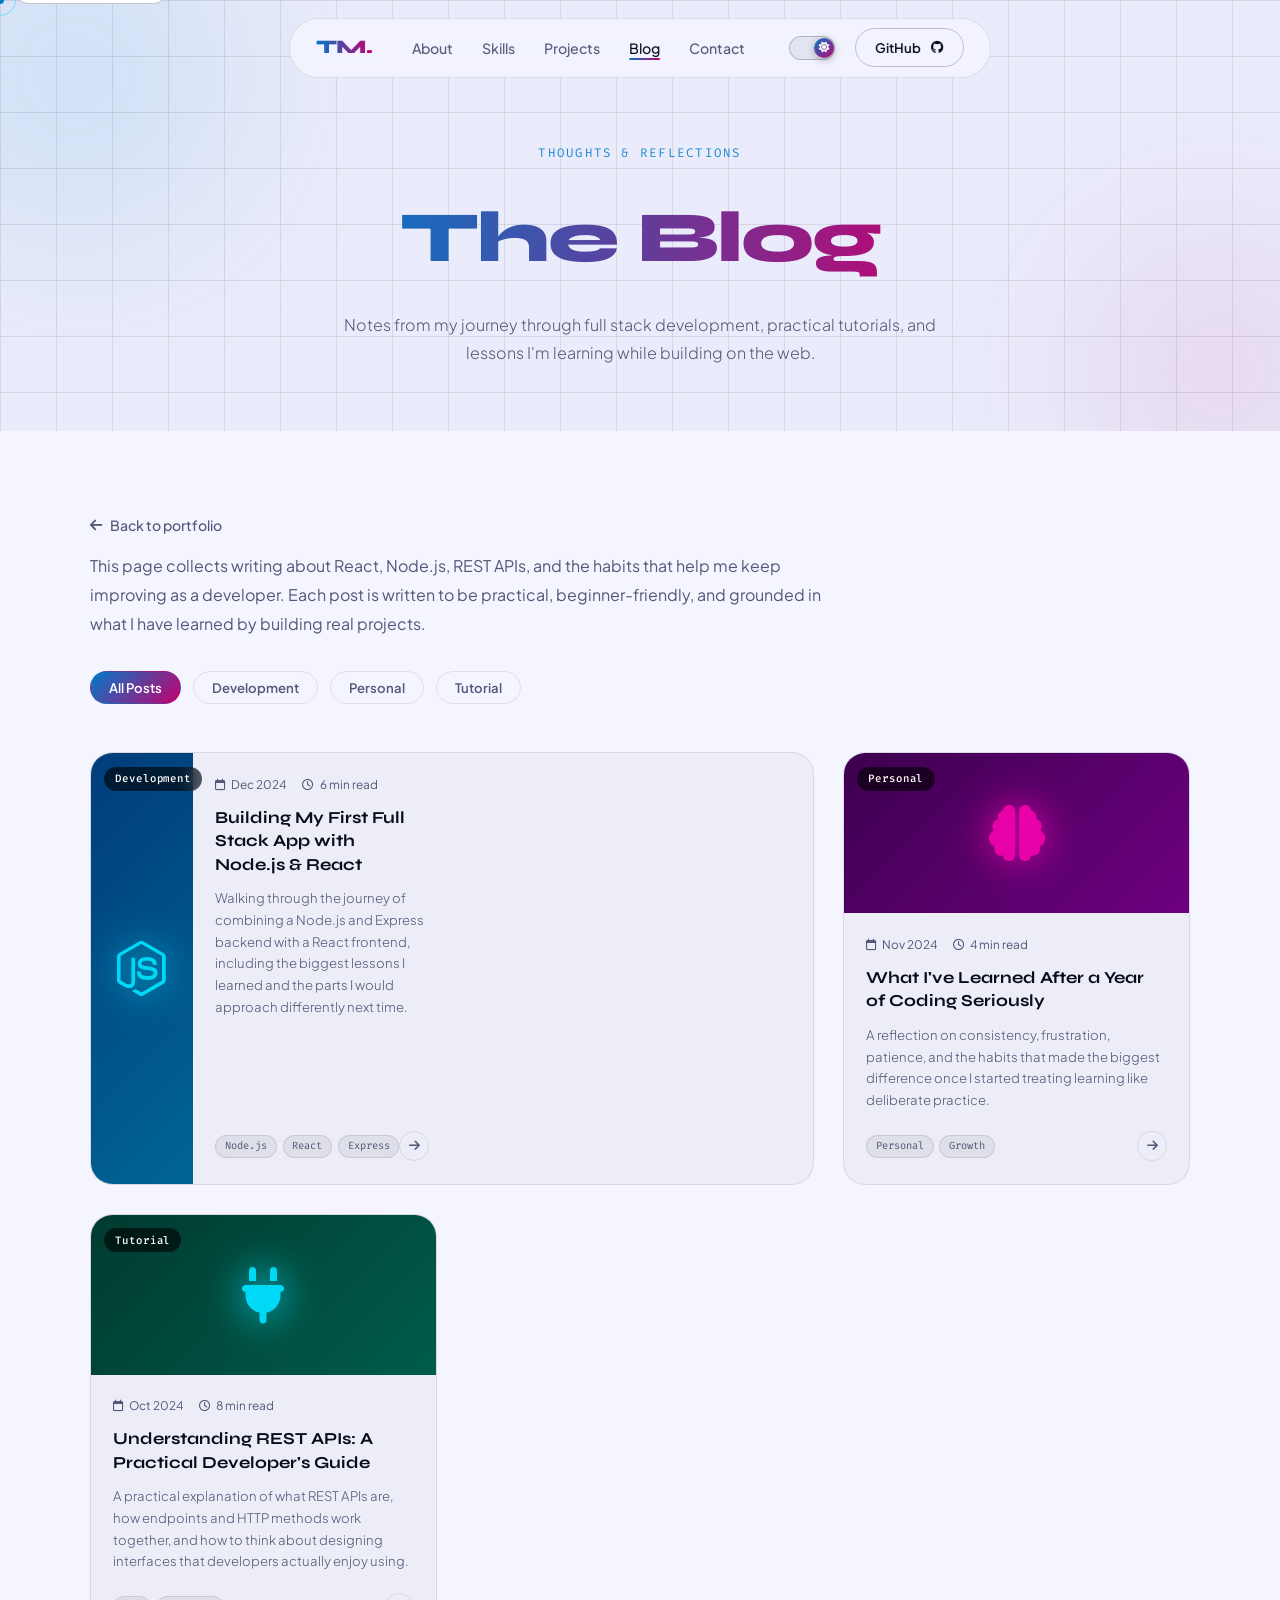
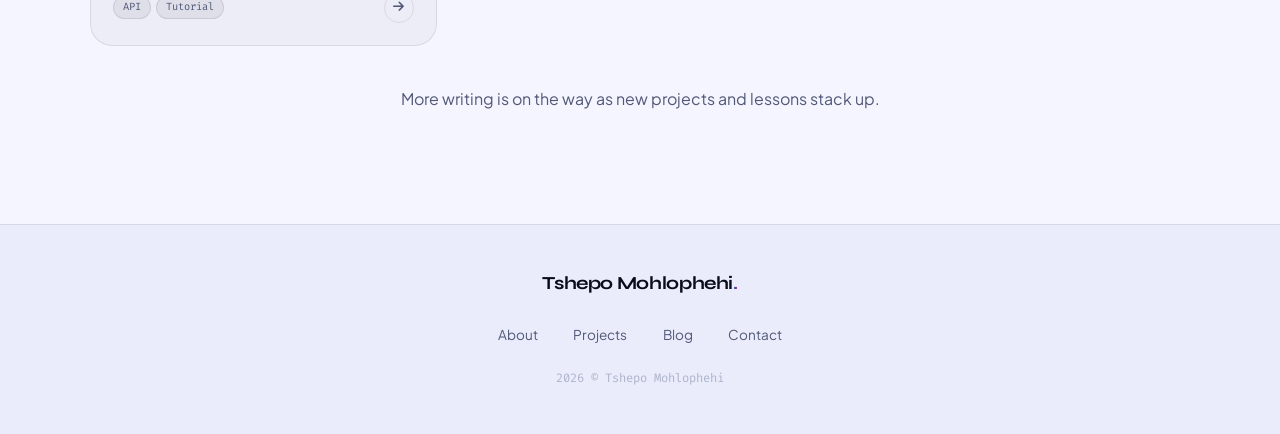
==== commit 62d667c5: "seo improvment" ====
--- a/blog.html
+++ b/blog.html
@@ -3,73 +3,228 @@
   <head>
     <meta charset="UTF-8" />
     <meta name="viewport" content="width=device-width, initial-scale=1.0" />
-    <title>Blog — Tshepo Mohlophehi</title>
-    <meta name="description" content="Thoughts, tutorials, and personal reflections from Tshepo Mohlophehi — Full Stack Developer from South Africa." />
-    <link rel="icon" type="image/x-icon" href="assets/images/tabImage.ico" />
+    <title>Blog | Tshepo Mohlophehi</title>
+    <meta name="description" content="Read development notes, tutorials, and personal reflections from Tshepo Mohlophehi on React, Node.js, REST APIs, and growth as a developer." />
+    <meta name="author" content="Tshepo Mohlophehi" />
+    <meta name="robots" content="index, follow, max-image-preview:large" />
+    <meta name="googlebot" content="index, follow, max-image-preview:large" />
+    <link rel="canonical" href="https://tshepomohlophehi.co.za/blog.html" />
+    <link rel="alternate" hreflang="en-ZA" href="https://tshepomohlophehi.co.za/blog.html" />
+    <link rel="alternate" hreflang="x-default" href="https://tshepomohlophehi.co.za/blog.html" />
+    <meta property="og:type" content="website" />
+    <meta property="og:site_name" content="Tshepo Mohlophehi Portfolio" />
+    <meta property="og:url" content="https://tshepomohlophehi.co.za/blog.html" />
+    <meta property="og:title" content="Blog | Tshepo Mohlophehi" />
+    <meta property="og:description" content="Articles on full stack development, REST APIs, and personal growth as a developer by Tshepo Mohlophehi." />
+    <meta property="og:image" content="https://tshepomohlophehi.co.za/assets/images/ProfileImage3.jpg" />
+    <meta property="og:image:alt" content="Portrait of Tshepo Mohlophehi" />
+    <meta property="og:locale" content="en_ZA" />
+    <meta name="twitter:card" content="summary_large_image" />
+    <meta name="twitter:title" content="Blog | Tshepo Mohlophehi" />
+    <meta name="twitter:description" content="Development tutorials, lessons learned, and practical notes from Tshepo Mohlophehi." />
+    <meta name="twitter:image" content="https://tshepomohlophehi.co.za/assets/images/ProfileImage3.jpg" />
+    <meta name="twitter:image:alt" content="Portrait of Tshepo Mohlophehi" />
+    <script type="application/ld+json">
+      {
+        "@context": "https://schema.org",
+        "@graph": [
+          {
+            "@type": "CollectionPage",
+            "@id": "https://tshepomohlophehi.co.za/blog.html#collection",
+            "url": "https://tshepomohlophehi.co.za/blog.html",
+            "name": "Blog | Tshepo Mohlophehi",
+            "description": "A collection of articles on web development, APIs, and personal growth as a developer.",
+            "isPartOf": {
+              "@type": "WebSite",
+              "name": "Tshepo Mohlophehi Portfolio",
+              "url": "https://tshepomohlophehi.co.za/"
+            },
+            "about": {
+              "@type": "Person",
+              "name": "Tshepo Mohlophehi",
+              "url": "https://tshepomohlophehi.co.za/"
+            },
+            "inLanguage": "en-ZA"
+          },
+          {
+            "@type": "ItemList",
+            "name": "Blog posts by Tshepo Mohlophehi",
+            "itemListElement": [
+              {
+                "@type": "ListItem",
+                "position": 1,
+                "url": "https://tshepomohlophehi.co.za/blog/building-first-fullstack-app.html",
+                "name": "Building My First Full Stack App with Node.js & React"
+              },
+              {
+                "@type": "ListItem",
+                "position": 2,
+                "url": "https://tshepomohlophehi.co.za/blog/year-of-coding.html",
+                "name": "What I've Learned After a Year of Coding Seriously"
+              },
+              {
+                "@type": "ListItem",
+                "position": 3,
+                "url": "https://tshepomohlophehi.co.za/blog/understanding-rest-apis.html",
+                "name": "Understanding REST APIs: A Practical Developer's Guide"
+              }
+            ]
+          }
+        ]
+      }
+    </script>
+    <link rel="apple-touch-icon" sizes="180x180" href="assets/images/favicon/apple-touch-icon.png" />
+    <link rel="icon" type="image/png" sizes="32x32" href="assets/images/favicon/favicon-32x32.png" />
+    <link rel="icon" type="image/png" sizes="16x16" href="assets/images/favicon/favicon-16x16.png" />
+    <link rel="icon" type="image/x-icon" href="assets/images/favicon/favicon.ico" />
+    <link rel="shortcut icon" href="assets/images/favicon/favicon.ico" />
+    <link rel="manifest" href="assets/images/favicon/site.webmanifest" />
+    <meta name="theme-color" content="#0b1020" />
     <link rel="preconnect" href="https://fonts.googleapis.com" />
     <link rel="preconnect" href="https://fonts.gstatic.com" crossorigin />
     <link href="https://fonts.googleapis.com/css2?family=Syne:wght@400;600;700;800&family=Plus+Jakarta+Sans:ital,wght@0,300;0,400;0,500;0,600;1,300&family=Fira+Code:wght@400;500&display=swap" rel="stylesheet" />
     <link rel="stylesheet" href="https://cdnjs.cloudflare.com/ajax/libs/font-awesome/6.6.0/css/all.min.css" />
     <link rel="stylesheet" href="assets/styles/stylesheet.css" />
     <style>
-      /* Blog page specific styles */
       .blog-page-hero {
-        min-height:40vh; display:flex; align-items:center; justify-content:center;
-        padding:9rem 7% 4rem; background:var(--bg-2); position:relative; overflow:hidden; text-align:center;
-      }
-      .blog-page-hero .hero-bg { position:absolute; inset:0; z-index:0; pointer-events:none; }
-      .blog-page-hero .orb-1 { width:350px;height:350px; opacity:.1; }
-      .blog-page-hero .orb-2 { width:280px;height:280px; opacity:.09; }
-      .blog-hero-content { position:relative; z-index:1; }
-      .blog-hero-content .section-tag { display:block; margin-bottom:1rem; }
-      .blog-hero-title { font-family:'Syne',sans-serif; font-size:clamp(2.5rem,6vw,4.5rem); font-weight:800; letter-spacing:-.03em; background:var(--grad-90); -webkit-background-clip:text; background-clip:text; color:transparent; margin-bottom:1rem; }
-      .blog-hero-sub { color:var(--text-muted); font-size:1rem; font-weight:300; max-width:500px; margin:0 auto; line-height:1.75; }
-
-      .blog-main { padding:5rem 7% 7rem; background:var(--bg); }
-      .blog-filters { display:flex; gap:.7rem; flex-wrap:wrap; margin-bottom:3rem; }
+        min-height: 40vh;
+        display: flex;
+        align-items: center;
+        justify-content: center;
+        padding: 9rem 7% 4rem;
+        background: var(--bg-2);
+        position: relative;
+        overflow: hidden;
+        text-align: center;
+      }
+      .blog-page-hero .hero-bg { position: absolute; inset: 0; z-index: 0; pointer-events: none; }
+      .blog-page-hero .orb-1 { width: 350px; height: 350px; opacity: .1; }
+      .blog-page-hero .orb-2 { width: 280px; height: 280px; opacity: .09; }
+      .blog-hero-content { position: relative; z-index: 1; }
+      .blog-hero-content .section-tag { display: block; margin-bottom: 1rem; }
+      .blog-hero-title {
+        font-family: 'Syne', sans-serif;
+        font-size: clamp(2.5rem, 6vw, 4.5rem);
+        font-weight: 800;
+        letter-spacing: -.03em;
+        background: var(--grad-90);
+        -webkit-background-clip: text;
+        background-clip: text;
+        color: transparent;
+        margin-bottom: 1rem;
+      }
+      .blog-hero-sub {
+        color: var(--text-muted);
+        font-size: 1rem;
+        font-weight: 300;
+        max-width: 620px;
+        margin: 0 auto;
+        line-height: 1.75;
+      }
+      .blog-main { padding: 5rem 7% 7rem; background: var(--bg); }
+      .blog-back {
+        display: inline-flex;
+        align-items: center;
+        gap: .5rem;
+        color: var(--text-muted);
+        font-size: .88rem;
+        font-weight: 500;
+        margin-bottom: 1rem;
+        transition: color .22s;
+      }
+      .blog-back:hover { color: var(--cyan); }
+      .blog-back i { transition: transform .22s; }
+      .blog-back:hover i { transform: translateX(-3px); }
+      .blog-lede {
+        max-width: 760px;
+        margin: 0 0 2rem;
+        color: var(--text-muted);
+        line-height: 1.8;
+      }
+      .blog-filters { display: flex; gap: .7rem; flex-wrap: wrap; margin-bottom: 3rem; }
       .filter-btn {
-        padding:.45rem 1.15rem; border-radius:99px; border:1.5px solid var(--border);
-        background:transparent; color:var(--text-muted); font-family:'Plus Jakarta Sans',sans-serif;
-        font-size:.82rem; font-weight:600; cursor:pointer; transition:all .25s;
-      }
-      .filter-btn:hover,.filter-btn.active { background:var(--grad); border-color:transparent; color:#fff; }
-
-      .blog-full-grid { display:grid; grid-template-columns:repeat(auto-fill,minmax(300px,1fr)); gap:1.8rem; max-width:1200px; margin:0 auto; }
-
-      /* Featured post — spans 2 cols on wide screens */
-      .blog-card.featured { grid-column: span 2; display:grid; grid-template-columns:1fr 1fr; }
-      .blog-card.featured .blog-img-wrap .blog-cover { height:100%; min-height:220px; }
-      @media(max-width:700px){ .blog-card.featured { grid-column:span 1; display:flex; flex-direction:column; } .blog-card.featured .blog-img-wrap .blog-cover { min-height:160px; } }
-
-      .blog-back { display:inline-flex; align-items:center; gap:.5rem; color:var(--text-muted); font-size:.88rem; font-weight:500; margin-bottom:2rem; transition:color .22s; cursor:pointer; background:none; border:none; padding:0; }
-      .blog-back:hover { color:var(--cyan); }
-      .blog-back i { transition:transform .22s; }
-      .blog-back:hover i { transform:translateX(-3px); }
+        padding: .45rem 1.15rem;
+        border-radius: 99px;
+        border: 1.5px solid var(--border);
+        background: transparent;
+        color: var(--text-muted);
+        font-family: 'Plus Jakarta Sans', sans-serif;
+        font-size: .82rem;
+        font-weight: 600;
+        cursor: pointer;
+        transition: all .25s;
+      }
+      .filter-btn:hover,
+      .filter-btn.active {
+        background: var(--grad);
+        border-color: transparent;
+        color: #fff;
+      }
+      .blog-full-grid {
+        display: grid;
+        grid-template-columns: repeat(auto-fill, minmax(300px, 1fr));
+        gap: 1.8rem;
+        max-width: 1200px;
+        margin: 0 auto;
+      }
+      .blog-card.featured {
+        grid-column: span 2;
+        display: grid;
+        grid-template-columns: 1fr 1fr;
+      }
+      .blog-card.featured .blog-card-link {
+        display: grid;
+        grid-template-columns: 1fr 1fr;
+        height: 100%;
+      }
+      .blog-card.featured .blog-img-wrap .blog-cover {
+        height: 100%;
+        min-height: 220px;
+      }
+      .blog-note {
+        margin-top: 2.5rem;
+        color: var(--text-muted);
+        text-align: center;
+      }
+      @media (max-width: 700px) {
+        .blog-card.featured {
+          grid-column: span 1;
+          display: flex;
+          flex-direction: column;
+        }
+        .blog-card.featured .blog-card-link {
+          display: flex;
+          flex-direction: column;
+        }
+        .blog-card.featured .blog-img-wrap .blog-cover {
+          min-height: 160px;
+        }
+      }
     </style>
   </head>
 
   <body>
+    <a class="skip-link" href="#main-content">Skip to content</a>
     <div class="scroll-progress" id="scrollProgress"></div>
     <div class="cursor" id="cursor"></div>
     <div class="cursor-follower" id="cursorFollower"></div>
 
-    <!-- Header -->
     <header class="header" id="mainHeader">
       <a href="index.html" class="logo"><span>TM.</span></a>
-      <ul class="nav-links" id="navLinks">
-        <li><a href="index.html#about">About</a></li>
-        <li><a href="index.html#skills">Skills</a></li>
-        <li><a href="index.html#projects">Projects</a></li>
-        <li><a href="blog.html" class="active">Blog</a></li>
-        <li><a href="index.html#contact">Contact</a></li>
-      </ul>
+      <nav aria-label="Primary">
+        <ul class="nav-links" id="navLinks">
+          <li><a href="index.html#about">About</a></li>
+          <li><a href="index.html#skills">Skills</a></li>
+          <li><a href="index.html#projects">Projects</a></li>
+          <li><a href="blog.html" class="active" aria-current="page">Blog</a></li>
+          <li><a href="index.html#contact">Contact</a></li>
+        </ul>
+      </nav>
       <div class="header-actions">
         <button class="theme-toggle" id="themeToggle" aria-label="Toggle theme">
           <span class="toggle-track"><span class="toggle-thumb"><i class="fa-solid fa-moon" id="themeIcon"></i></span></span>
         </button>
-        <a href="https://github.com/TshepoMohlophehi" target="_blank" rel="noopener">
-          <button class="visit-btn">GitHub &nbsp;<i class="fa-brands fa-github"></i></button>
-        </a>
+        <a href="https://github.com/TshepoMohlophehi" target="_blank" rel="noopener" class="visit-btn">GitHub &nbsp;<i class="fa-brands fa-github"></i></a>
         <button class="hamburger" id="menuIcon" aria-label="Toggle menu" aria-expanded="false">
           <span></span><span></span><span></span>
         </button>
@@ -77,105 +232,100 @@
     </header>
     <div class="nav-backdrop" id="navBackdrop"></div>
 
-    <!-- Hero -->
-    <div class="blog-page-hero">
+    <header class="blog-page-hero">
       <div class="hero-bg">
-        <div class="orb orb-1" style="top:-100px;left:-100px;"></div>
-        <div class="orb orb-2" style="bottom:-80px;right:-80px;"></div>
+        <div class="orb orb-1" style="top: -100px; left: -100px;"></div>
+        <div class="orb orb-2" style="bottom: -80px; right: -80px;"></div>
         <div class="grid-overlay"></div>
       </div>
       <div class="blog-hero-content reveal">
         <span class="section-tag fira">Thoughts &amp; Reflections</span>
         <h1 class="blog-hero-title">The Blog</h1>
-        <p class="blog-hero-sub">I write about development, personal growth, and the things I learn while building things on the internet.</p>
+        <p class="blog-hero-sub">
+          Notes from my journey through full stack development, practical tutorials, and lessons I'm learning while building on the web.
+        </p>
       </div>
-    </div>
-
-    <!-- Blog posts -->
-    <main class="blog-main">
-      <button class="blog-back" onclick="window.history.back()"><i class="fa-solid fa-arrow-left"></i> Back</button>
-
-      <!-- Filter buttons -->
-      <div class="blog-filters reveal">
-        <button class="filter-btn active" data-filter="all">All Posts</button>
-        <button class="filter-btn" data-filter="development">Development</button>
-        <button class="filter-btn" data-filter="personal">Personal</button>
-        <button class="filter-btn" data-filter="tutorial">Tutorial</button>
+    </header>
+
+    <main class="blog-main" id="main-content">
+      <a class="blog-back" href="index.html#blog"><i class="fa-solid fa-arrow-left"></i> Back to portfolio</a>
+      <p class="blog-lede">
+        This page collects writing about React, Node.js, REST APIs, and the habits that help me keep improving as a developer. Each post is written to be practical, beginner-friendly, and grounded in what I have learned by building real projects.
+      </p>
+
+      <nav class="blog-filters reveal" aria-label="Blog categories">
+        <button class="filter-btn active" data-filter="all" type="button">All Posts</button>
+        <button class="filter-btn" data-filter="development" type="button">Development</button>
+        <button class="filter-btn" data-filter="personal" type="button">Personal</button>
+        <button class="filter-btn" data-filter="tutorial" type="button">Tutorial</button>
+      </nav>
+
+      <div class="blog-full-grid">
+        <article class="blog-card featured reveal" data-category="development">
+          <a class="blog-card-link" href="blog/building-first-fullstack-app.html" aria-label="Read Building My First Full Stack App with Node.js and React">
+            <div class="blog-img-wrap">
+              <div class="blog-cover cover-1"><i class="fa-brands fa-node-js"></i></div>
+              <div class="blog-category">Development</div>
+            </div>
+            <div class="blog-content">
+              <div class="blog-meta">
+                <span class="blog-date"><i class="fa-regular fa-calendar"></i> Dec 2024</span>
+                <span class="blog-read"><i class="fa-regular fa-clock"></i> 6 min read</span>
+              </div>
+              <h2>Building My First Full Stack App with Node.js &amp; React</h2>
+              <p>Walking through the journey of combining a Node.js and Express backend with a React frontend, including the biggest lessons I learned and the parts I would approach differently next time.</p>
+              <div class="blog-footer">
+                <div class="blog-tags"><span>Node.js</span><span>React</span><span>Express</span></div>
+                <span class="blog-arrow"><i class="fa-solid fa-arrow-right"></i></span>
+              </div>
+            </div>
+          </a>
+        </article>
+
+        <article class="blog-card reveal" data-category="personal">
+          <a class="blog-card-link" href="blog/year-of-coding.html" aria-label="Read What I Have Learned After a Year of Coding Seriously">
+            <div class="blog-img-wrap">
+              <div class="blog-cover cover-2"><i class="fa-solid fa-brain"></i></div>
+              <div class="blog-category">Personal</div>
+            </div>
+            <div class="blog-content">
+              <div class="blog-meta">
+                <span class="blog-date"><i class="fa-regular fa-calendar"></i> Nov 2024</span>
+                <span class="blog-read"><i class="fa-regular fa-clock"></i> 4 min read</span>
+              </div>
+              <h2>What I've Learned After a Year of Coding Seriously</h2>
+              <p>A reflection on consistency, frustration, patience, and the habits that made the biggest difference once I started treating learning like deliberate practice.</p>
+              <div class="blog-footer">
+                <div class="blog-tags"><span>Personal</span><span>Growth</span></div>
+                <span class="blog-arrow"><i class="fa-solid fa-arrow-right"></i></span>
+              </div>
+            </div>
+          </a>
+        </article>
+
+        <article class="blog-card reveal" data-category="tutorial">
+          <a class="blog-card-link" href="blog/understanding-rest-apis.html" aria-label="Read Understanding REST APIs: A Practical Developer's Guide">
+            <div class="blog-img-wrap">
+              <div class="blog-cover cover-3"><i class="fa-solid fa-plug"></i></div>
+              <div class="blog-category">Tutorial</div>
+            </div>
+            <div class="blog-content">
+              <div class="blog-meta">
+                <span class="blog-date"><i class="fa-regular fa-calendar"></i> Oct 2024</span>
+                <span class="blog-read"><i class="fa-regular fa-clock"></i> 8 min read</span>
+              </div>
+              <h2>Understanding REST APIs: A Practical Developer's Guide</h2>
+              <p>A practical explanation of what REST APIs are, how endpoints and HTTP methods work together, and how to think about designing interfaces that developers actually enjoy using.</p>
+              <div class="blog-footer">
+                <div class="blog-tags"><span>API</span><span>Tutorial</span></div>
+                <span class="blog-arrow"><i class="fa-solid fa-arrow-right"></i></span>
+              </div>
+            </div>
+          </a>
+        </article>
       </div>
 
-      <div class="blog-full-grid">
-
-        <!-- Featured / large post -->
-        <article class="blog-card featured reveal" tabindex="0" role="link" data-href="blog/building-first-fullstack-app.html" data-category="development">
-          <div class="blog-img-wrap">
-            <div class="blog-cover cover-1"><i class="fa-brands fa-node-js"></i></div>
-            <div class="blog-category">Development</div>
-          </div>
-          <div class="blog-content">
-            <div class="blog-meta">
-              <span class="blog-date"><i class="fa-regular fa-calendar"></i> Dec 2024</span>
-              <span class="blog-read"><i class="fa-regular fa-clock"></i> 6 min read</span>
-            </div>
-            <h3>Building My First Full Stack App with Node.js &amp; React</h3>
-            <p>Walking through the journey of combining a Node.js/Express backend with a React frontend — the lessons learned and what I'd do differently. This was one of the most challenging but rewarding experiences of my development journey.</p>
-            <div class="blog-footer">
-              <div class="blog-tags"><span>Node.js</span><span>React</span><span>Express</span></div>
-              <span class="blog-arrow"><i class="fa-solid fa-arrow-right"></i></span>
-            </div>
-          </div>
-        </article>
-
-        <article class="blog-card reveal" tabindex="0" role="link" data-href="blog/year-of-coding.html" data-category="personal">
-          <div class="blog-img-wrap">
-            <div class="blog-cover cover-2"><i class="fa-solid fa-brain"></i></div>
-            <div class="blog-category">Personal</div>
-          </div>
-          <div class="blog-content">
-            <div class="blog-meta">
-              <span class="blog-date"><i class="fa-regular fa-calendar"></i> Nov 2024</span>
-              <span class="blog-read"><i class="fa-regular fa-clock"></i> 4 min read</span>
-            </div>
-            <h3>What I've Learned After a Year of Coding Seriously</h3>
-            <p>Reflecting on the habits, mindsets, and hard truths that came from deliberate practice.</p>
-            <div class="blog-footer">
-              <div class="blog-tags"><span>Personal</span><span>Growth</span></div>
-              <span class="blog-arrow"><i class="fa-solid fa-arrow-right"></i></span>
-            </div>
-          </div>
-        </article>
-
-        <article class="blog-card reveal" tabindex="0" role="link" data-href="blog/understanding-rest-apis.html" data-category="tutorial">
-          <div class="blog-img-wrap">
-            <div class="blog-cover cover-3"><i class="fa-solid fa-plug"></i></div>
-            <div class="blog-category">Tutorial</div>
-          </div>
-          <div class="blog-content">
-            <div class="blog-meta">
-              <span class="blog-date"><i class="fa-regular fa-calendar"></i> Oct 2024</span>
-              <span class="blog-read"><i class="fa-regular fa-clock"></i> 8 min read</span>
-            </div>
-            <h3>Understanding REST APIs: A Practical Developer's Guide</h3>
-            <p>Breaking down what REST APIs really are and how to design ones that developers love using.</p>
-            <div class="blog-footer">
-              <div class="blog-tags"><span>API</span><span>Tutorial</span></div>
-              <span class="blog-arrow"><i class="fa-solid fa-arrow-right"></i></span>
-            </div>
-          </div>
-        </article>
-
-        <!-- Placeholder for more posts — remove/replace as needed -->
-        <article class="blog-card reveal" style="opacity:.5;pointer-events:none;" data-category="">
-          <div class="blog-img-wrap">
-            <div class="blog-cover" style="background:linear-gradient(135deg,var(--surface),var(--surface-2));height:160px;"></div>
-          </div>
-          <div class="blog-content">
-            <div class="blog-meta"><span class="blog-date"><i class="fa-regular fa-calendar"></i> Coming soon</span></div>
-            <h3 style="color:var(--text-faint);">Next post loading…</h3>
-            <p>More words from me are on the way. Stay tuned.</p>
-          </div>
-        </article>
-
-      </div>
+      <p class="blog-note">More writing is on the way as new projects and lessons stack up.</p>
     </main>
 
     <footer>
@@ -192,62 +342,107 @@
     </footer>
 
     <script>
-      // Theme
       const themeToggle = document.getElementById("themeToggle");
-      const themeIcon   = document.getElementById("themeIcon");
-      const html        = document.documentElement;
-      function applyTheme(t) {
-        html.setAttribute("data-theme",t); localStorage.setItem("tm-theme",t);
-        themeIcon.className = t === "light" ? "fa-solid fa-sun" : "fa-solid fa-moon";
-      }
-      const saved = localStorage.getItem("tm-theme") || (window.matchMedia("(prefers-color-scheme:light)").matches?"light":"dark");
-      applyTheme(saved);
-      themeToggle?.addEventListener("click",()=>applyTheme(html.getAttribute("data-theme")==="dark"?"light":"dark"));
-
-      // Hamburger
-      const menuIcon=document.getElementById("menuIcon"),navLinks=document.getElementById("navLinks"),navBackdrop=document.getElementById("navBackdrop");
-      function closeNav(){navLinks?.classList.remove("active");navBackdrop?.classList.remove("active");menuIcon?.classList.remove("open");}
-      menuIcon?.addEventListener("click",()=>{const o=navLinks?.classList.contains("active");o?closeNav():(navLinks?.classList.add("active"),navBackdrop?.classList.add("active"),menuIcon?.classList.add("open"));});
-      navBackdrop?.addEventListener("click",closeNav);
-      window.addEventListener("scroll",closeNav,{passive:true});
-
-      // Sticky header
-      const hdr=document.getElementById("mainHeader");
-      window.addEventListener("scroll",()=>hdr?.classList.toggle("scrolled",window.scrollY>60),{passive:true});
-
-      // Scroll progress
-      const sp=document.getElementById("scrollProgress");
-      window.addEventListener("scroll",()=>{const s=document.documentElement.scrollTop,t=document.documentElement.scrollHeight-document.documentElement.clientHeight;if(sp)sp.style.width=(s/t*100)+"%";},{passive:true});
-
-      // Reveal
-      const ro=new IntersectionObserver((e)=>{e.forEach(en=>{if(!en.isIntersecting)return;const s=Array.from(en.target.parentElement.querySelectorAll(".reveal")),i=s.indexOf(en.target);setTimeout(()=>en.target.classList.add("visible"),i*90);ro.unobserve(en.target);});},{threshold:.1,rootMargin:"0px 0px -40px 0px"});
-      document.querySelectorAll(".reveal").forEach(el=>ro.observe(el));
-
-      // Blog card nav
-      document.querySelectorAll(".blog-card[data-href]").forEach(c=>{
-        c.addEventListener("click",()=>window.location.href=c.dataset.href);
-        c.addEventListener("keydown",e=>{if(e.key==="Enter"||e.key===" "){e.preventDefault();window.location.href=c.dataset.href;}});
+      const themeIcon = document.getElementById("themeIcon");
+      const html = document.documentElement;
+
+      function applyTheme(theme) {
+        html.setAttribute("data-theme", theme);
+        localStorage.setItem("tm-theme", theme);
+        themeIcon.className = theme === "light" ? "fa-solid fa-sun" : "fa-solid fa-moon";
+      }
+
+      const savedTheme = localStorage.getItem("tm-theme") || (window.matchMedia("(prefers-color-scheme: light)").matches ? "light" : "dark");
+      applyTheme(savedTheme);
+      themeToggle?.addEventListener("click", () => {
+        applyTheme(html.getAttribute("data-theme") === "dark" ? "light" : "dark");
       });
 
-      // Filters
-      document.querySelectorAll(".filter-btn").forEach(btn=>{
-        btn.addEventListener("click",()=>{
-          document.querySelectorAll(".filter-btn").forEach(b=>b.classList.remove("active"));
-          btn.classList.add("active");
-          const filter=btn.dataset.filter;
-          document.querySelectorAll(".blog-card[data-category]").forEach(card=>{
-            if(filter==="all"||card.dataset.category===filter){card.style.display="";}
-            else{card.style.display="none";}
+      const menuIcon = document.getElementById("menuIcon");
+      const navLinks = document.getElementById("navLinks");
+      const navBackdrop = document.getElementById("navBackdrop");
+
+      function closeNav() {
+        navLinks?.classList.remove("active");
+        navBackdrop?.classList.remove("active");
+        menuIcon?.classList.remove("open");
+        menuIcon?.setAttribute("aria-expanded", "false");
+      }
+
+      menuIcon?.addEventListener("click", () => {
+        const isOpen = navLinks?.classList.contains("active");
+        if (isOpen) {
+          closeNav();
+        } else {
+          navLinks?.classList.add("active");
+          navBackdrop?.classList.add("active");
+          menuIcon?.classList.add("open");
+          menuIcon?.setAttribute("aria-expanded", "true");
+        }
+      });
+
+      navBackdrop?.addEventListener("click", closeNav);
+      window.addEventListener("scroll", closeNav, { passive: true });
+
+      const header = document.getElementById("mainHeader");
+      window.addEventListener("scroll", () => {
+        header?.classList.toggle("scrolled", window.scrollY > 60);
+      }, { passive: true });
+
+      const scrollProgress = document.getElementById("scrollProgress");
+      window.addEventListener("scroll", () => {
+        const scrolled = document.documentElement.scrollTop;
+        const total = document.documentElement.scrollHeight - document.documentElement.clientHeight;
+        if (scrollProgress) {
+          scrollProgress.style.width = (scrolled / total * 100) + "%";
+        }
+      }, { passive: true });
+
+      const revealObserver = new IntersectionObserver((entries) => {
+        entries.forEach((entry) => {
+          if (!entry.isIntersecting) return;
+          const siblings = Array.from(entry.target.parentElement.querySelectorAll(".reveal"));
+          const index = siblings.indexOf(entry.target);
+          setTimeout(() => entry.target.classList.add("visible"), index * 90);
+          revealObserver.unobserve(entry.target);
+        });
+      }, { threshold: 0.1, rootMargin: "0px 0px -40px 0px" });
+
+      document.querySelectorAll(".reveal").forEach((element) => revealObserver.observe(element));
+
+      document.querySelectorAll(".filter-btn").forEach((button) => {
+        button.addEventListener("click", () => {
+          document.querySelectorAll(".filter-btn").forEach((item) => item.classList.remove("active"));
+          button.classList.add("active");
+          const filter = button.dataset.filter;
+          document.querySelectorAll(".blog-card[data-category]").forEach((card) => {
+            card.style.display = filter === "all" || card.dataset.category === filter ? "" : "none";
           });
         });
       });
 
-      // Cursor
-      const cursor=document.getElementById("cursor"),follower=document.getElementById("cursorFollower");
-      if(cursor&&follower&&!window.matchMedia("(max-width:900px)").matches){
-        let mx=0,my=0,fx=0,fy=0;
-        document.addEventListener("mousemove",e=>{mx=e.clientX;my=e.clientY;cursor.style.left=mx+"px";cursor.style.top=my+"px";});
-        (function af(){fx+=(mx-fx)*.13;fy+=(my-fy)*.13;follower.style.left=fx+"px";follower.style.top=fy+"px";requestAnimationFrame(af);})();
+      const cursor = document.getElementById("cursor");
+      const follower = document.getElementById("cursorFollower");
+      if (cursor && follower && !window.matchMedia("(max-width:900px)").matches) {
+        let mouseX = 0;
+        let mouseY = 0;
+        let followerX = 0;
+        let followerY = 0;
+
+        document.addEventListener("mousemove", (event) => {
+          mouseX = event.clientX;
+          mouseY = event.clientY;
+          cursor.style.left = mouseX + "px";
+          cursor.style.top = mouseY + "px";
+        });
+
+        (function animateFollower() {
+          followerX += (mouseX - followerX) * 0.13;
+          followerY += (mouseY - followerY) * 0.13;
+          follower.style.left = followerX + "px";
+          follower.style.top = followerY + "px";
+          requestAnimationFrame(animateFollower);
+        })();
       }
     </script>
   </body>
--- a/assets/styles/stylesheet.css
+++ b/assets/styles/stylesheet.css
@@ -115,6 +115,21 @@
    ============================================= */
 .fira { font-family:'Fira Code',monospace; }
 .comment-sym { color:var(--text-faint); }
+.skip-link {
+  position:absolute;
+  top:-48px;
+  left:1rem;
+  z-index:10001;
+  padding:.75rem 1rem;
+  border-radius:.75rem;
+  background:var(--bg-3);
+  color:var(--text);
+  border:1px solid var(--border-hover);
+  transition:top .2s ease;
+}
+.skip-link:focus {
+  top:1rem;
+}
 
 /* =============================================
    REVEAL ANIMATIONS
@@ -195,6 +210,7 @@
 [data-theme="light"] .toggle-thumb { transform:translateX(22px); }
 
 .visit-btn {
+  display:inline-flex; align-items:center; justify-content:center; gap:.4rem;
   padding:.5rem 1.2rem; border-radius:99px; border:1.5px solid var(--border-hover);
   background:transparent; font-family:'Plus Jakarta Sans',sans-serif; font-weight:600;
   font-size:.82rem; color:var(--text); cursor:pointer; white-space:nowrap; transition:all .25s;
@@ -399,11 +415,21 @@
 
 .blog-card {
   background:var(--surface); border:1px solid var(--border); border-radius:1.4rem;
-  overflow:hidden; display:flex; flex-direction:column; cursor:pointer;
+  overflow:hidden; display:flex; flex-direction:column;
   transition:all .32s cubic-bezier(.4,0,.2,1); position:relative;
 }
-.blog-card:hover { border-color:var(--border-hover); transform:translateY(-6px); box-shadow:var(--shadow-card); }
-.blog-card:focus-visible { outline:2px solid var(--cyan); outline-offset:3px; }
+.blog-card:hover,
+.blog-card:focus-within { border-color:var(--border-hover); transform:translateY(-6px); box-shadow:var(--shadow-card); }
+.blog-card-link {
+  display:flex;
+  flex-direction:column;
+  height:100%;
+  color:inherit;
+}
+.blog-card-link:focus-visible {
+  outline:2px solid var(--cyan);
+  outline-offset:3px;
+}
 
 .blog-img-wrap { position:relative; }
 .blog-cover {
@@ -426,14 +452,19 @@
 .blog-content { padding:1.4rem; display:flex; flex-direction:column; gap:.7rem; flex:1; }
 .blog-meta { display:flex; gap:1rem; }
 .blog-date,.blog-read { font-size:.74rem; color:var(--text-muted); display:flex; align-items:center; gap:.35rem; }
+.blog-content h2,
 .blog-content h3 { font-family:'Syne',sans-serif; font-size:1.05rem; font-weight:700; color:var(--text); line-height:1.4; transition:color .25s; }
-.blog-card:hover .blog-content h3 { color:var(--cyan); }
+.blog-card:hover .blog-content h2,
+.blog-card:hover .blog-content h3,
+.blog-card:focus-within .blog-content h2,
+.blog-card:focus-within .blog-content h3 { color:var(--cyan); }
 .blog-content p { font-size:.82rem; color:var(--text-muted); line-height:1.65; font-weight:300; }
 .blog-footer { display:flex; align-items:center; justify-content:space-between; margin-top:auto; padding-top:.6rem; }
 .blog-tags { display:flex; gap:.35rem; }
 .blog-tags span { font-family:'Fira Code',monospace; font-size:.65rem; padding:.15rem .55rem; border-radius:99px; background:var(--surface-2); color:var(--text-muted); border:1px solid var(--border); }
 .blog-arrow { width:30px; height:30px; border-radius:50%; border:1px solid var(--border); display:flex; align-items:center; justify-content:center; font-size:.78rem; color:var(--text-muted); transition:all .25s; }
-.blog-card:hover .blog-arrow { background:var(--grad); border-color:transparent; color:#fff; transform:translateX(3px); }
+.blog-card:hover .blog-arrow,
+.blog-card:focus-within .blog-arrow { background:var(--grad); border-color:transparent; color:#fff; transform:translateX(3px); }
 
 /* =============================================
    CONTACT
@@ -630,8 +661,7 @@
   .stats-row { gap:1.2rem; }
   .stat-number { font-size:1.5rem; }
   .btn-group { flex-direction:column; width:100%; }
-  .btn-group .btn,.btn-group a { width:100%; display:block; }
-  .btn-group a .btn { width:100%; }
+  .btn-group .btn,.btn-group a { width:100%; }
   .form-container { padding:1.6rem; }
   .modal-box { padding:2rem 1.6rem; border-radius:1.5rem; }
 }
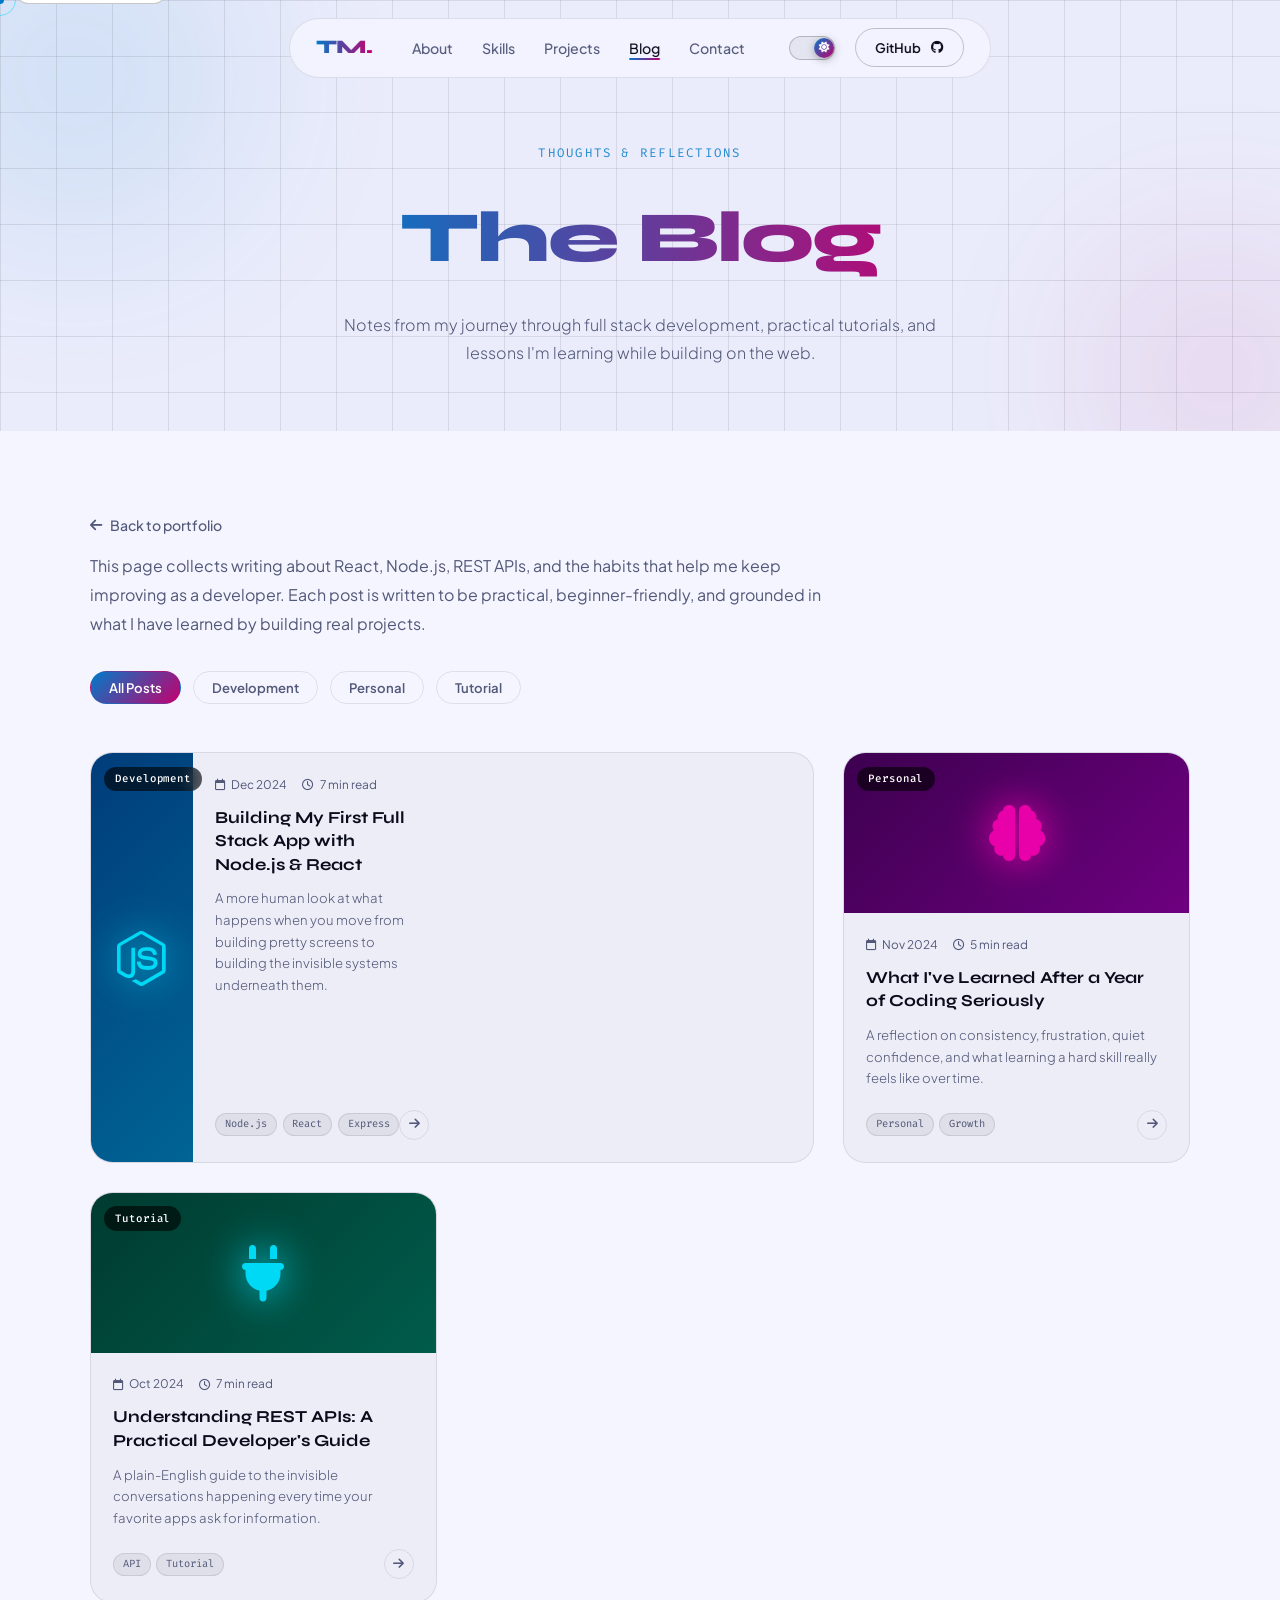
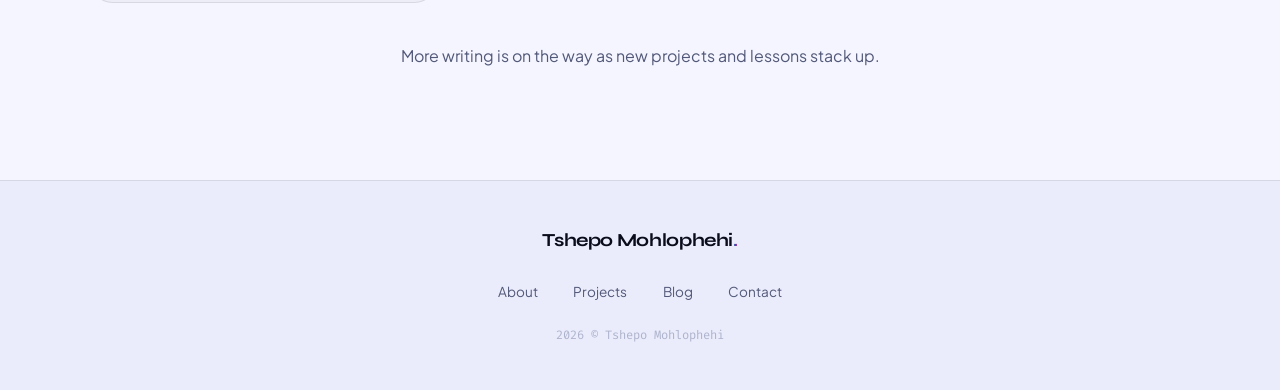
==== commit 87e2e8b6: "new changes" ====
--- a/blog.html
+++ b/blog.html
@@ -270,10 +270,10 @@
             <div class="blog-content">
               <div class="blog-meta">
                 <span class="blog-date"><i class="fa-regular fa-calendar"></i> Dec 2024</span>
-                <span class="blog-read"><i class="fa-regular fa-clock"></i> 6 min read</span>
+                <span class="blog-read"><i class="fa-regular fa-clock"></i> 7 min read</span>
               </div>
               <h2>Building My First Full Stack App with Node.js &amp; React</h2>
-              <p>Walking through the journey of combining a Node.js and Express backend with a React frontend, including the biggest lessons I learned and the parts I would approach differently next time.</p>
+              <p>A more human look at what happens when you move from building pretty screens to building the invisible systems underneath them.</p>
               <div class="blog-footer">
                 <div class="blog-tags"><span>Node.js</span><span>React</span><span>Express</span></div>
                 <span class="blog-arrow"><i class="fa-solid fa-arrow-right"></i></span>
@@ -291,10 +291,10 @@
             <div class="blog-content">
               <div class="blog-meta">
                 <span class="blog-date"><i class="fa-regular fa-calendar"></i> Nov 2024</span>
-                <span class="blog-read"><i class="fa-regular fa-clock"></i> 4 min read</span>
+                <span class="blog-read"><i class="fa-regular fa-clock"></i> 5 min read</span>
               </div>
               <h2>What I've Learned After a Year of Coding Seriously</h2>
-              <p>A reflection on consistency, frustration, patience, and the habits that made the biggest difference once I started treating learning like deliberate practice.</p>
+              <p>A reflection on consistency, frustration, quiet confidence, and what learning a hard skill really feels like over time.</p>
               <div class="blog-footer">
                 <div class="blog-tags"><span>Personal</span><span>Growth</span></div>
                 <span class="blog-arrow"><i class="fa-solid fa-arrow-right"></i></span>
@@ -312,10 +312,10 @@
             <div class="blog-content">
               <div class="blog-meta">
                 <span class="blog-date"><i class="fa-regular fa-calendar"></i> Oct 2024</span>
-                <span class="blog-read"><i class="fa-regular fa-clock"></i> 8 min read</span>
+                <span class="blog-read"><i class="fa-regular fa-clock"></i> 7 min read</span>
               </div>
               <h2>Understanding REST APIs: A Practical Developer's Guide</h2>
-              <p>A practical explanation of what REST APIs are, how endpoints and HTTP methods work together, and how to think about designing interfaces that developers actually enjoy using.</p>
+              <p>A plain-English guide to the invisible conversations happening every time your favorite apps ask for information.</p>
               <div class="blog-footer">
                 <div class="blog-tags"><span>API</span><span>Tutorial</span></div>
                 <span class="blog-arrow"><i class="fa-solid fa-arrow-right"></i></span>
